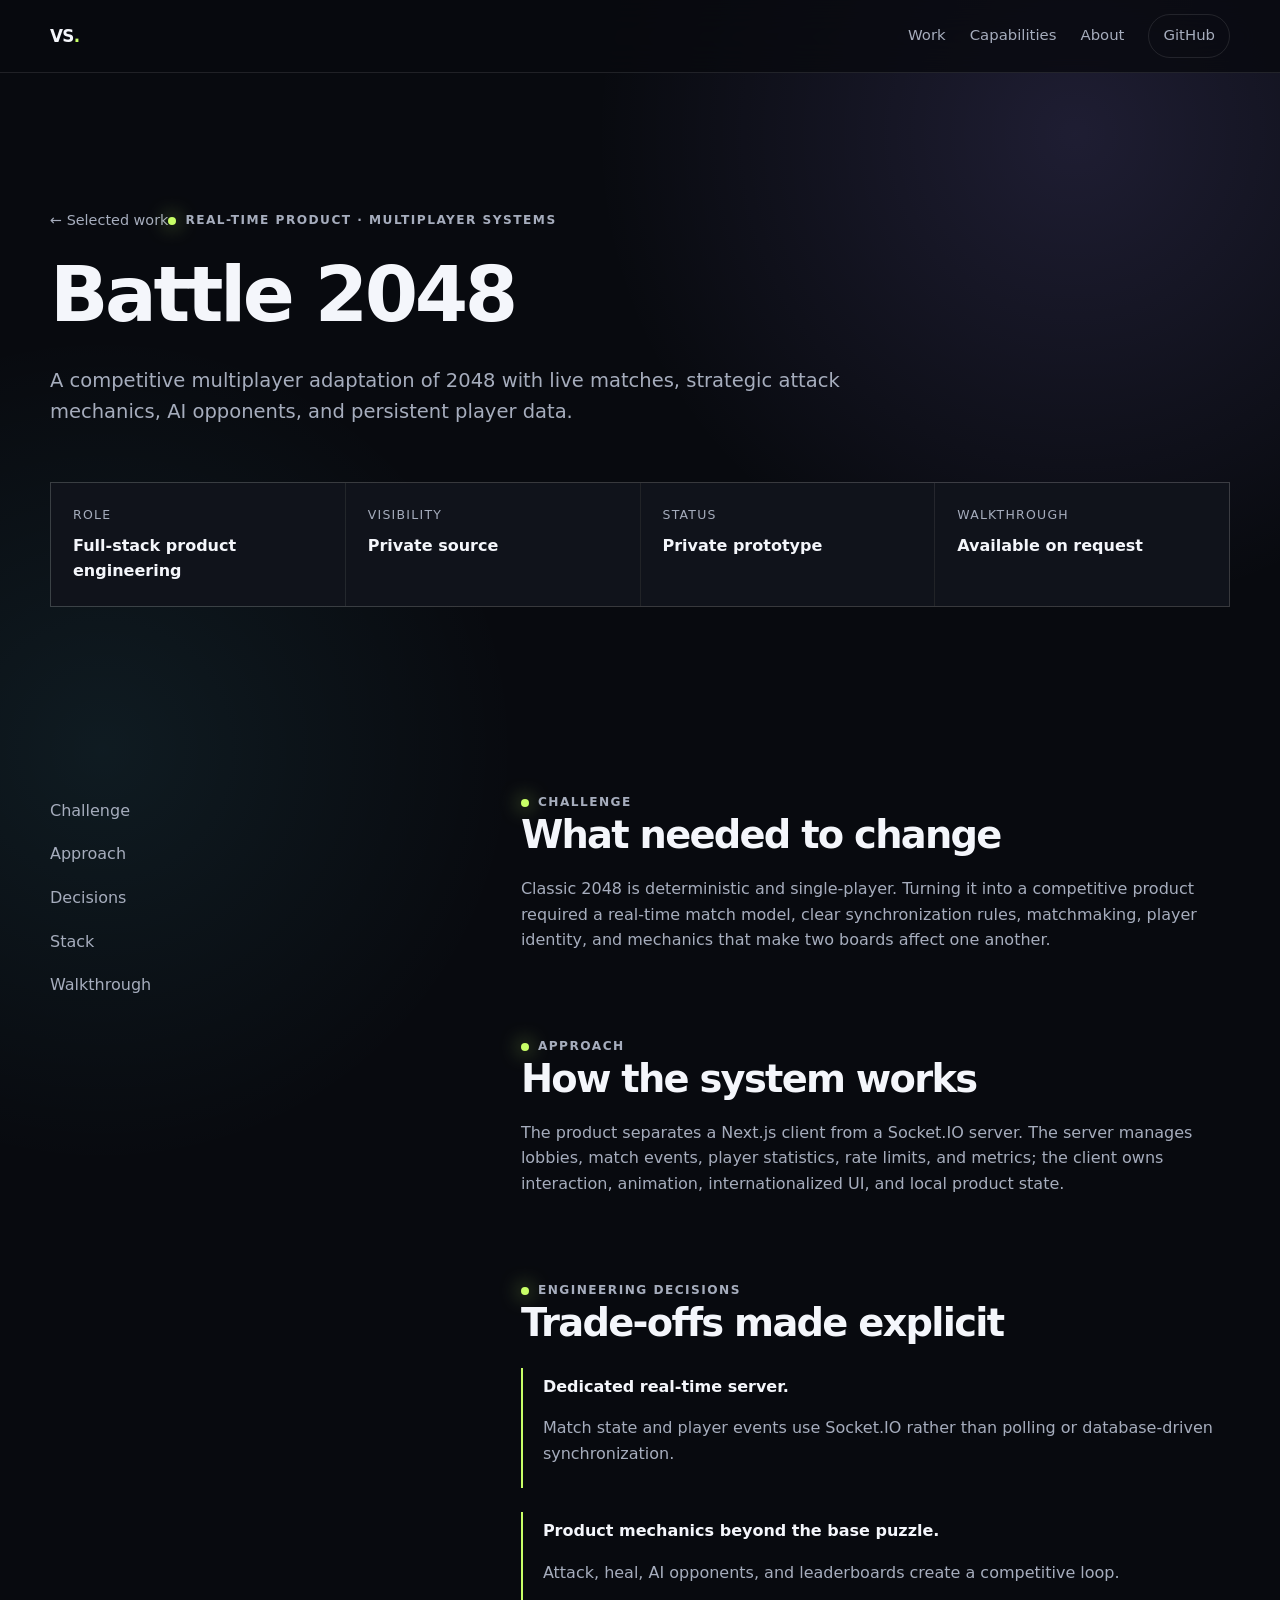
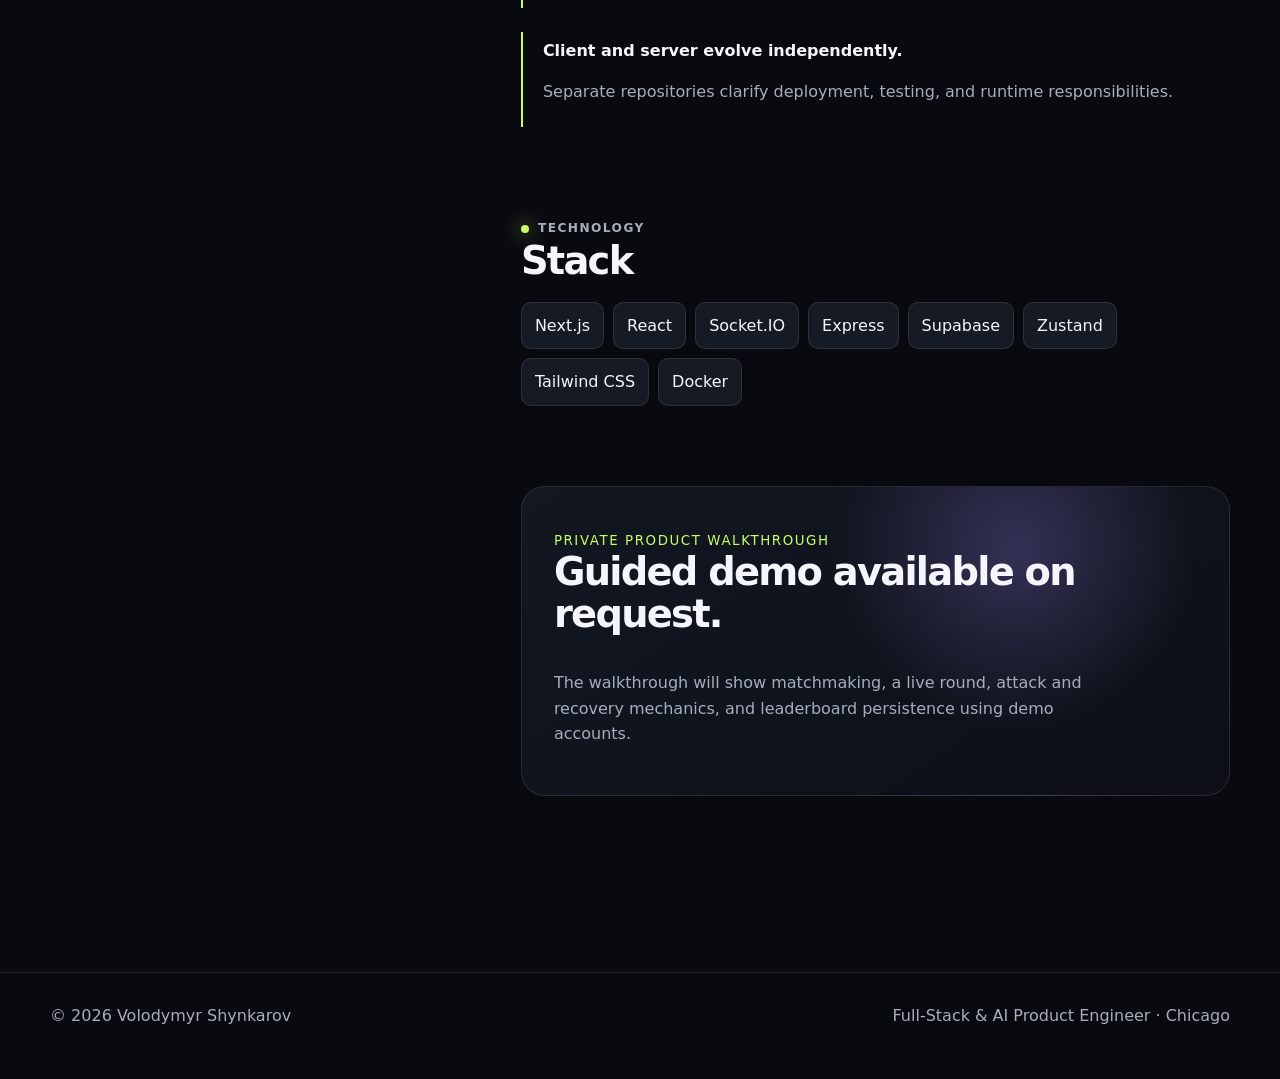
==== work/battle-2048.html @ aeb2c7b8 "Add work/battle-2048.html" ====
<!doctype html><html lang="en"><head><meta charset="utf-8"><meta name="viewport" content="width=device-width,initial-scale=1"><title>Battle 2048 — Volodymyr Shynkarov</title><meta name="description" content="A competitive multiplayer adaptation of 2048 with live matches, strategic attack mechanics, AI opponents, and persistent player data."><link rel="stylesheet" href="/styles.css"></head><body><header class="site-header"><div class="shell nav"><a class="brand" href="/">VS<span>.</span></a><button class="menu-button" aria-label="Open navigation" aria-expanded="false">Menu</button><nav class="nav-links" aria-label="Main navigation"><a href="/#work">Work</a><a href="/#capabilities">Capabilities</a><a href="/#about">About</a><a class="nav-cta" href="https://github.com/VoldemLive">GitHub</a></nav></div></header><main><section class="case-hero"><div class="shell"><a class="breadcrumb" href="/#work">← Selected work</a><span class="eyebrow" style="margin-top:38px">Real-time product · Multiplayer systems</span><h1>Battle 2048</h1><p class="case-summary">A competitive multiplayer adaptation of 2048 with live matches, strategic attack mechanics, AI opponents, and persistent player data.</p><div class="case-meta"><div class="meta-block"><span>Role</span><strong>Full-stack product engineering</strong></div><div class="meta-block"><span>Visibility</span><strong>Private source</strong></div><div class="meta-block"><span>Status</span><strong>Private prototype</strong></div><div class="meta-block"><span>Walkthrough</span><strong>Available on request</strong></div></div></div></section><section class="section"><div class="shell case-layout"><aside class="case-nav"><a href="#challenge">Challenge</a><a href="#approach">Approach</a><a href="#decisions">Decisions</a><a href="#stack">Stack</a><a href="#walkthrough">Walkthrough</a></aside><div class="case-content"><section id="challenge"><span class="eyebrow">Challenge</span><h2>What needed to change</h2><p>Classic 2048 is deterministic and single-player. Turning it into a competitive product required a real-time match model, clear synchronization rules, matchmaking, player identity, and mechanics that make two boards affect one another.</p></section><section id="approach"><span class="eyebrow">Approach</span><h2>How the system works</h2><p>The product separates a Next.js client from a Socket.IO server. The server manages lobbies, match events, player statistics, rate limits, and metrics; the client owns interaction, animation, internationalized UI, and local product state.</p></section><section id="decisions"><span class="eyebrow">Engineering decisions</span><h2>Trade-offs made explicit</h2><div class='decision'><strong>Dedicated real-time server.</strong><p>Match state and player events use Socket.IO rather than polling or database-driven synchronization.</p></div><div class='decision'><strong>Product mechanics beyond the base puzzle.</strong><p>Attack, heal, AI opponents, and leaderboards create a competitive loop.</p></div><div class='decision'><strong>Client and server evolve independently.</strong><p>Separate repositories clarify deployment, testing, and runtime responsibilities.</p></div></section><section id="stack"><span class="eyebrow">Technology</span><h2>Stack</h2><ul class="stack-list"><li>Next.js</li><li>React</li><li>Socket.IO</li><li>Express</li><li>Supabase</li><li>Zustand</li><li>Tailwind CSS</li><li>Docker</li></ul></section><section id="walkthrough"><div class="demo-panel"><small>Private product walkthrough</small><h2>Guided demo available on request.</h2><p>The walkthrough will show matchmaking, a live round, attack and recovery mechanics, and leaderboard persistence using demo accounts.</p><!-- DEMO SLOT: Replace this panel with a linked thumbnail or video embed after the owner records a sanitized walkthrough. --></div></section></div></div></section></main><footer class="site-footer"><div class="shell footer-row"><span>© <span class="year"></span> Volodymyr Shynkarov</span><span>Full-Stack & AI Product Engineer · Chicago</span></div></footer><script src="/script.js"></script></body></html>
---- styles.css ----
:root {
  color-scheme: dark;
  --bg: #080a0f;
  --surface: #10131b;
  --surface-2: #151a24;
  --text: #f4f6fb;
  --muted: #a6adbd;
  --line: rgba(255,255,255,.1);
  --lime: #c8ff67;
  --violet: #9f8cff;
  --cyan: #63e6ff;
  --max: 1180px;
}
* { box-sizing: border-box; }
html { scroll-behavior: smooth; }
body {
  margin: 0;
  background:
    radial-gradient(circle at 84% 5%, rgba(159,140,255,.15), transparent 30rem),
    radial-gradient(circle at 8% 28%, rgba(99,230,255,.08), transparent 26rem),
    var(--bg);
  color: var(--text);
  font-family: Inter, ui-sans-serif, system-ui, -apple-system, BlinkMacSystemFont, "Segoe UI", sans-serif;
  line-height: 1.6;
  -webkit-font-smoothing: antialiased;
}
a { color: inherit; }
::selection { background: var(--lime); color: #10130a; }
.shell { width: min(calc(100% - 40px), var(--max)); margin-inline: auto; }
.site-header {
  position: sticky; top: 0; z-index: 30;
  border-bottom: 1px solid var(--line);
  background: rgba(8,10,15,.78);
  backdrop-filter: blur(18px);
}
.nav { min-height: 72px; display: flex; align-items: center; justify-content: space-between; gap: 24px; }
.brand { text-decoration: none; font-weight: 800; letter-spacing: -.04em; font-size: 1.05rem; }
.brand span { color: var(--lime); }
.nav-links { display: flex; align-items: center; gap: 24px; }
.nav-links a { color: var(--muted); text-decoration: none; font-size: .93rem; }
.nav-links a:hover, .nav-links a:focus-visible { color: var(--text); }
.nav-cta { border: 1px solid var(--line); padding: 9px 14px; border-radius: 999px; }
.menu-button { display: none; color: var(--text); background: transparent; border: 1px solid var(--line); border-radius: 10px; padding: 8px 10px; }
.hero { min-height: 76vh; display: grid; align-items: center; padding: 96px 0 64px; }
.hero-grid { display: grid; grid-template-columns: 1.25fr .75fr; gap: 70px; align-items: center; }
.eyebrow { display: inline-flex; align-items: center; gap: 9px; color: var(--muted); text-transform: uppercase; letter-spacing: .12em; font-size: .76rem; font-weight: 700; }
.eyebrow::before { content: ""; width: 8px; height: 8px; background: var(--lime); border-radius: 50%; box-shadow: 0 0 20px var(--lime); }
h1, h2, h3 { line-height: 1.08; margin-top: 0; letter-spacing: -.045em; }
h1 { margin: 22px 0 28px; font-size: clamp(3.1rem, 7vw, 7rem); max-width: 970px; }
h2 { font-size: clamp(2.2rem, 4.3vw, 4.25rem); margin-bottom: 20px; }
h3 { font-size: 1.4rem; }
.lede { max-width: 760px; color: var(--muted); font-size: clamp(1.05rem, 1.8vw, 1.3rem); }
.actions { display: flex; flex-wrap: wrap; gap: 12px; margin-top: 34px; }
.button {
  display: inline-flex; align-items: center; justify-content: center; min-height: 48px;
  padding: 0 20px; border-radius: 12px; text-decoration: none; font-weight: 750; border: 1px solid var(--line);
}
.button.primary { color: #10130a; background: var(--lime); border-color: var(--lime); }
.button.secondary { background: rgba(255,255,255,.03); }
.signal-card {
  position: relative; aspect-ratio: 1 / 1.06; border: 1px solid var(--line); border-radius: 28px;
  overflow: hidden; background: linear-gradient(145deg, rgba(255,255,255,.07), rgba(255,255,255,.01));
}
.signal-orb { position: absolute; border-radius: 50%; filter: blur(1px); }
.orb-a { width: 58%; height: 58%; right: -5%; top: -8%; background: radial-gradient(circle at 30% 30%, var(--lime), transparent 67%); opacity: .72; }
.orb-b { width: 72%; height: 72%; left: -27%; bottom: -28%; background: radial-gradient(circle at 55% 45%, var(--violet), transparent 68%); opacity: .66; }
.signal-grid { position: absolute; inset: 0; background-image: linear-gradient(var(--line) 1px, transparent 1px), linear-gradient(90deg, var(--line) 1px, transparent 1px); background-size: 42px 42px; mask-image: linear-gradient(to bottom, black, transparent); }
.signal-copy { position: absolute; left: 28px; right: 28px; bottom: 26px; padding: 20px; border: 1px solid var(--line); border-radius: 18px; background: rgba(8,10,15,.66); backdrop-filter: blur(12px); }
.signal-copy strong { display: block; font-size: 1.25rem; }
.signal-copy span { color: var(--muted); font-size: .92rem; }
.stats { border-block: 1px solid var(--line); }
.stats-grid { display: grid; grid-template-columns: repeat(3, 1fr); }
.stat { padding: 30px 0; }
.stat + .stat { padding-left: 34px; border-left: 1px solid var(--line); }
.stat strong { display: block; font-size: 1.75rem; letter-spacing: -.04em; }
.stat span { color: var(--muted); font-size: .9rem; }
.section { padding: 112px 0; }
.section-intro { display: flex; justify-content: space-between; align-items: end; gap: 40px; margin-bottom: 44px; }
.section-intro p { max-width: 560px; color: var(--muted); }
.work-grid { display: grid; grid-template-columns: repeat(2, 1fr); gap: 18px; }
.work-card {
  min-height: 365px; display: flex; flex-direction: column; padding: 30px;
  border: 1px solid var(--line); border-radius: 24px; text-decoration: none; overflow: hidden;
  background: linear-gradient(145deg, rgba(255,255,255,.055), rgba(255,255,255,.015));
  transition: transform .2s ease, border-color .2s ease;
}
.work-card:hover { transform: translateY(-4px); border-color: rgba(200,255,103,.45); }
.card-number { color: var(--muted); font-family: ui-monospace, SFMono-Regular, Menlo, monospace; font-size: .8rem; }
.card-visual { height: 130px; margin: 25px 0 30px; border-radius: 18px; border: 1px solid var(--line); position: relative; overflow: hidden; background: var(--surface); }
.visual-factory { background: radial-gradient(circle at 20% 20%, rgba(200,255,103,.7), transparent 30%), linear-gradient(135deg, #171d23, #0d1017); }
.visual-keyword { background: radial-gradient(circle at 74% 40%, rgba(159,140,255,.65), transparent 28%), radial-gradient(circle at 24% 72%, rgba(99,230,255,.35), transparent 24%), #10131b; }
.visual-robo { background: linear-gradient(125deg, rgba(99,230,255,.3), transparent 45%), radial-gradient(circle at 78% 24%, rgba(200,255,103,.45), transparent 25%), #11151d; }
.visual-game { background: linear-gradient(45deg, rgba(159,140,255,.45) 25%, transparent 25% 50%, rgba(200,255,103,.25) 50% 75%, transparent 75%), #11151d; background-size: 70px 70px; }
.card-visual::after { content: ""; position: absolute; inset: 18px; border: 1px solid rgba(255,255,255,.16); border-radius: 12px; }
.work-card h3 { margin-bottom: 10px; font-size: 1.65rem; }
.work-card p { color: var(--muted); margin: 0 0 22px; }
.tags { display: flex; flex-wrap: wrap; gap: 7px; margin-top: auto; }
.tag { color: #d7dcea; border: 1px solid var(--line); border-radius: 999px; padding: 5px 9px; font-size: .75rem; }
.cap-grid { display: grid; grid-template-columns: repeat(3, 1fr); gap: 16px; }
.cap { padding: 28px; border-top: 1px solid var(--line); background: rgba(255,255,255,.018); }
.cap-index { color: var(--lime); font-family: ui-monospace, SFMono-Regular, Menlo, monospace; }
.cap p { color: var(--muted); margin-bottom: 0; }
.public-work { display: grid; grid-template-columns: 1fr 1fr; gap: 18px; }
.public-card { padding: 28px; border: 1px solid var(--line); border-radius: 20px; background: var(--surface); }
.public-card a { text-decoration: none; }
.public-card p { color: var(--muted); }
.arrow { color: var(--lime); }
.cta { padding: 52px; border-radius: 28px; border: 1px solid var(--line); background: linear-gradient(130deg, rgba(159,140,255,.18), rgba(200,255,103,.08)); display: flex; align-items: center; justify-content: space-between; gap: 30px; }
.cta h2 { margin: 0; max-width: 700px; }
.site-footer { border-top: 1px solid var(--line); padding: 30px 0 50px; color: var(--muted); }
.footer-row { display: flex; justify-content: space-between; gap: 20px; }
.case-hero { padding: 100px 0 70px; }
.breadcrumb { color: var(--muted); text-decoration: none; font-size: .9rem; }
.case-hero h1 { font-size: clamp(3rem, 6vw, 6rem); max-width: 980px; }
.case-summary { max-width: 820px; color: var(--muted); font-size: 1.22rem; }
.case-meta { display: grid; grid-template-columns: repeat(4, 1fr); gap: 1px; margin-top: 54px; border: 1px solid var(--line); background: var(--line); }
.meta-block { background: var(--surface); padding: 22px; }
.meta-block span { display: block; color: var(--muted); font-size: .78rem; text-transform: uppercase; letter-spacing: .1em; }
.meta-block strong { display: block; margin-top: 8px; }
.case-layout { display: grid; grid-template-columns: .72fr 1.28fr; gap: 72px; }
.case-nav { position: sticky; top: 105px; align-self: start; }
.case-nav a { display: block; color: var(--muted); text-decoration: none; padding: 9px 0; }
.case-nav a:hover { color: var(--text); }
.case-content section { padding-bottom: 64px; scroll-margin-top: 100px; }
.case-content h2 { font-size: 2.4rem; }
.case-content p, .case-content li { color: var(--muted); }
.decision { border-left: 2px solid var(--lime); padding: 6px 0 6px 20px; margin: 24px 0; }
.demo-panel { min-height: 310px; border: 1px solid var(--line); border-radius: 24px; padding: 32px; display: flex; flex-direction: column; justify-content: end; background: radial-gradient(circle at 70% 20%, rgba(159,140,255,.25), transparent 33%), linear-gradient(145deg, #121722, #0c0f16); }
.demo-panel small { color: var(--lime); text-transform: uppercase; letter-spacing: .12em; }
.demo-panel p { max-width: 580px; }
.stack-list { display: flex; flex-wrap: wrap; gap: 9px; padding: 0; list-style: none; }
.stack-list li { color: var(--text); background: var(--surface-2); border: 1px solid var(--line); border-radius: 10px; padding: 10px 13px; }
@media (max-width: 850px) {
  .hero-grid, .case-layout { grid-template-columns: 1fr; }
  .signal-card { display: none; }
  .work-grid, .public-work { grid-template-columns: 1fr; }
  .cap-grid { grid-template-columns: 1fr; }
  .case-meta { grid-template-columns: 1fr 1fr; }
  .case-nav { display: none; }
  .section-intro, .cta { align-items: start; flex-direction: column; }
}
@media (max-width: 640px) {
  .shell { width: min(calc(100% - 24px), var(--max)); }
  .hero { padding-top: 70px; }
  h1 { font-size: clamp(2.8rem, 15vw, 4.4rem); }
  .section { padding: 82px 0; }
  .nav-links { display: none; position: absolute; left: 12px; right: 12px; top: 64px; padding: 18px; flex-direction: column; align-items: stretch; background: #10131b; border: 1px solid var(--line); border-radius: 16px; }
  .nav-links.open { display: flex; }
  .menu-button { display: block; }
  .stats-grid { grid-template-columns: 1fr; }
  .stat + .stat { border-left: 0; border-top: 1px solid var(--line); padding-left: 0; }
  .work-card { min-height: 330px; padding: 22px; }
  .case-meta { grid-template-columns: 1fr; }
  .cta { padding: 30px; }
  .footer-row { flex-direction: column; }
}
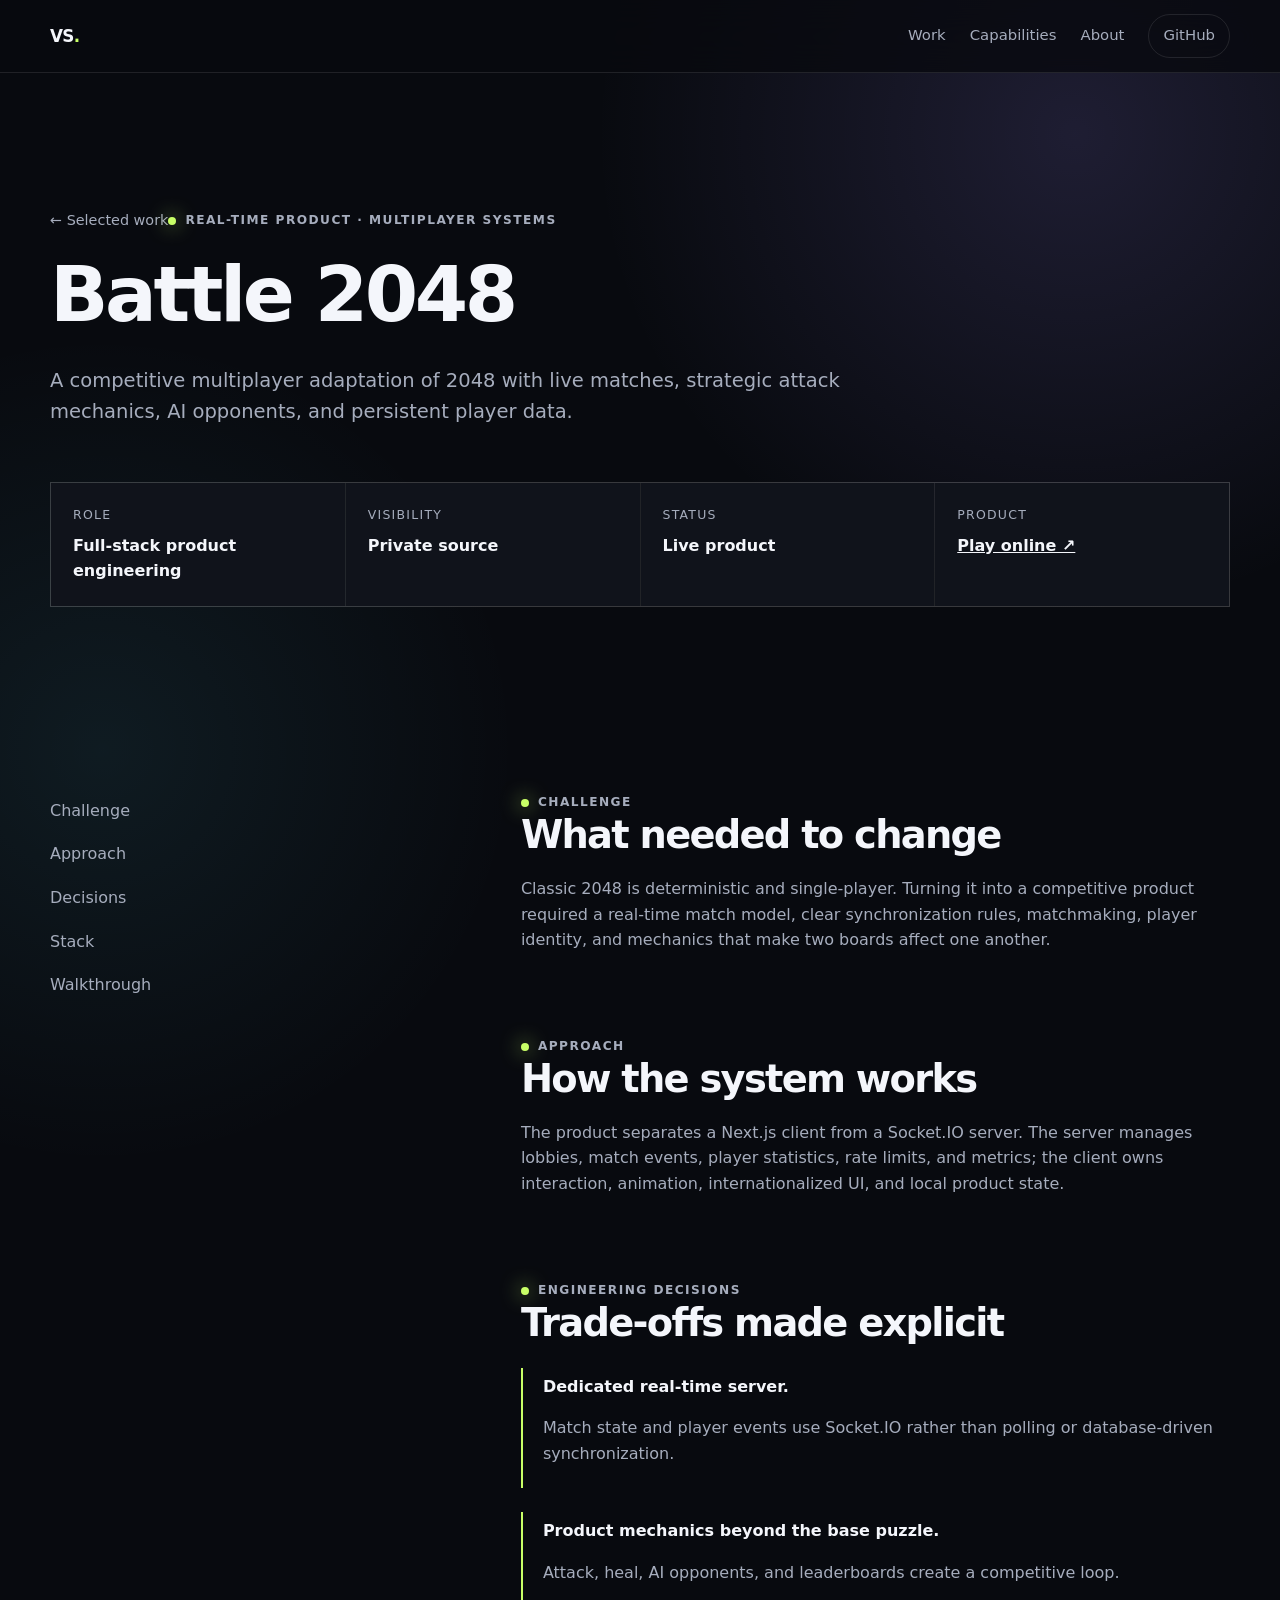
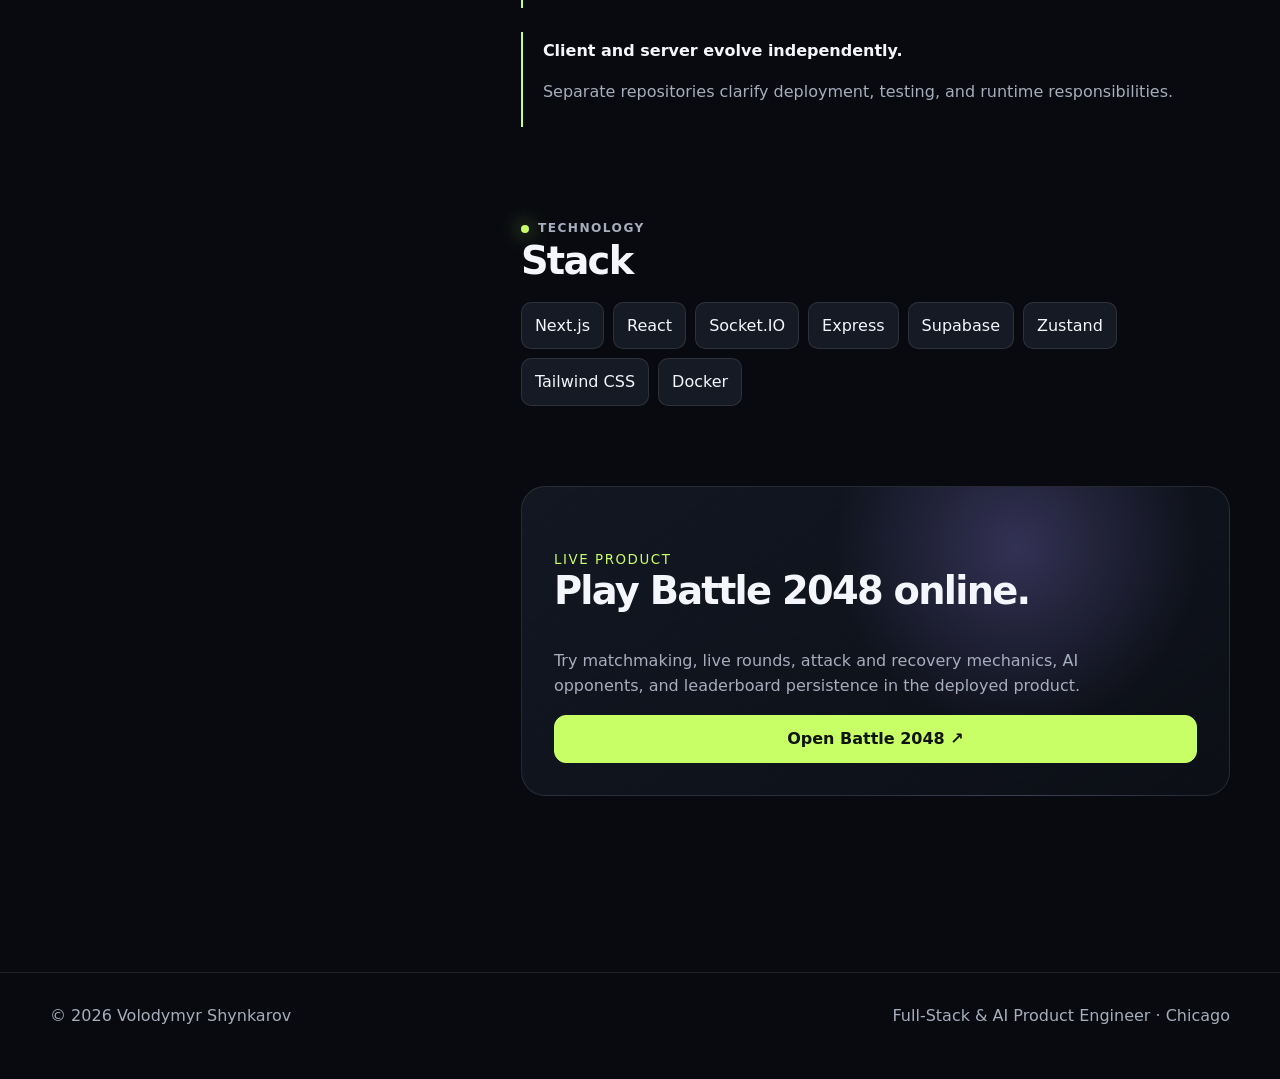
==== commit e5b24e22: "Link live Battle 2048 product" ====
--- a/work/battle-2048.html
+++ b/work/battle-2048.html
@@ -1 +1 @@
-<!doctype html><html lang="en"><head><meta charset="utf-8"><meta name="viewport" content="width=device-width,initial-scale=1"><title>Battle 2048 — Volodymyr Shynkarov</title><meta name="description" content="A competitive multiplayer adaptation of 2048 with live matches, strategic attack mechanics, AI opponents, and persistent player data."><link rel="stylesheet" href="/styles.css"></head><body><header class="site-header"><div class="shell nav"><a class="brand" href="/">VS<span>.</span></a><button class="menu-button" aria-label="Open navigation" aria-expanded="false">Menu</button><nav class="nav-links" aria-label="Main navigation"><a href="/#work">Work</a><a href="/#capabilities">Capabilities</a><a href="/#about">About</a><a class="nav-cta" href="https://github.com/VoldemLive">GitHub</a></nav></div></header><main><section class="case-hero"><div class="shell"><a class="breadcrumb" href="/#work">← Selected work</a><span class="eyebrow" style="margin-top:38px">Real-time product · Multiplayer systems</span><h1>Battle 2048</h1><p class="case-summary">A competitive multiplayer adaptation of 2048 with live matches, strategic attack mechanics, AI opponents, and persistent player data.</p><div class="case-meta"><div class="meta-block"><span>Role</span><strong>Full-stack product engineering</strong></div><div class="meta-block"><span>Visibility</span><strong>Private source</strong></div><div class="meta-block"><span>Status</span><strong>Private prototype</strong></div><div class="meta-block"><span>Walkthrough</span><strong>Available on request</strong></div></div></div></section><section class="section"><div class="shell case-layout"><aside class="case-nav"><a href="#challenge">Challenge</a><a href="#approach">Approach</a><a href="#decisions">Decisions</a><a href="#stack">Stack</a><a href="#walkthrough">Walkthrough</a></aside><div class="case-content"><section id="challenge"><span class="eyebrow">Challenge</span><h2>What needed to change</h2><p>Classic 2048 is deterministic and single-player. Turning it into a competitive product required a real-time match model, clear synchronization rules, matchmaking, player identity, and mechanics that make two boards affect one another.</p></section><section id="approach"><span class="eyebrow">Approach</span><h2>How the system works</h2><p>The product separates a Next.js client from a Socket.IO server. The server manages lobbies, match events, player statistics, rate limits, and metrics; the client owns interaction, animation, internationalized UI, and local product state.</p></section><section id="decisions"><span class="eyebrow">Engineering decisions</span><h2>Trade-offs made explicit</h2><div class='decision'><strong>Dedicated real-time server.</strong><p>Match state and player events use Socket.IO rather than polling or database-driven synchronization.</p></div><div class='decision'><strong>Product mechanics beyond the base puzzle.</strong><p>Attack, heal, AI opponents, and leaderboards create a competitive loop.</p></div><div class='decision'><strong>Client and server evolve independently.</strong><p>Separate repositories clarify deployment, testing, and runtime responsibilities.</p></div></section><section id="stack"><span class="eyebrow">Technology</span><h2>Stack</h2><ul class="stack-list"><li>Next.js</li><li>React</li><li>Socket.IO</li><li>Express</li><li>Supabase</li><li>Zustand</li><li>Tailwind CSS</li><li>Docker</li></ul></section><section id="walkthrough"><div class="demo-panel"><small>Private product walkthrough</small><h2>Guided demo available on request.</h2><p>The walkthrough will show matchmaking, a live round, attack and recovery mechanics, and leaderboard persistence using demo accounts.</p><!-- DEMO SLOT: Replace this panel with a linked thumbnail or video embed after the owner records a sanitized walkthrough. --></div></section></div></div></section></main><footer class="site-footer"><div class="shell footer-row"><span>© <span class="year"></span> Volodymyr Shynkarov</span><span>Full-Stack & AI Product Engineer · Chicago</span></div></footer><script src="/script.js"></script></body></html>+<!doctype html><html lang="en"><head><meta charset="utf-8"><meta name="viewport" content="width=device-width,initial-scale=1"><title>Battle 2048 — Volodymyr Shynkarov</title><meta name="description" content="A competitive multiplayer adaptation of 2048 with live matches, strategic attack mechanics, AI opponents, and persistent player data."><link rel="stylesheet" href="/styles.css"></head><body><header class="site-header"><div class="shell nav"><a class="brand" href="/">VS<span>.</span></a><button class="menu-button" aria-label="Open navigation" aria-expanded="false">Menu</button><nav class="nav-links" aria-label="Main navigation"><a href="/#work">Work</a><a href="/#capabilities">Capabilities</a><a href="/#about">About</a><a class="nav-cta" href="https://github.com/VoldemLive">GitHub</a></nav></div></header><main><section class="case-hero"><div class="shell"><a class="breadcrumb" href="/#work">← Selected work</a><span class="eyebrow" style="margin-top:38px">Real-time product · Multiplayer systems</span><h1>Battle 2048</h1><p class="case-summary">A competitive multiplayer adaptation of 2048 with live matches, strategic attack mechanics, AI opponents, and persistent player data.</p><div class="case-meta"><div class="meta-block"><span>Role</span><strong>Full-stack product engineering</strong></div><div class="meta-block"><span>Visibility</span><strong>Private source</strong></div><div class="meta-block"><span>Status</span><strong>Live product</strong></div><div class="meta-block"><span>Product</span><strong><a href="https://battle2048.com/">Play online ↗</a></strong></div></div></div></section><section class="section"><div class="shell case-layout"><aside class="case-nav"><a href="#challenge">Challenge</a><a href="#approach">Approach</a><a href="#decisions">Decisions</a><a href="#stack">Stack</a><a href="#walkthrough">Walkthrough</a></aside><div class="case-content"><section id="challenge"><span class="eyebrow">Challenge</span><h2>What needed to change</h2><p>Classic 2048 is deterministic and single-player. Turning it into a competitive product required a real-time match model, clear synchronization rules, matchmaking, player identity, and mechanics that make two boards affect one another.</p></section><section id="approach"><span class="eyebrow">Approach</span><h2>How the system works</h2><p>The product separates a Next.js client from a Socket.IO server. The server manages lobbies, match events, player statistics, rate limits, and metrics; the client owns interaction, animation, internationalized UI, and local product state.</p></section><section id="decisions"><span class="eyebrow">Engineering decisions</span><h2>Trade-offs made explicit</h2><div class='decision'><strong>Dedicated real-time server.</strong><p>Match state and player events use Socket.IO rather than polling or database-driven synchronization.</p></div><div class='decision'><strong>Product mechanics beyond the base puzzle.</strong><p>Attack, heal, AI opponents, and leaderboards create a competitive loop.</p></div><div class='decision'><strong>Client and server evolve independently.</strong><p>Separate repositories clarify deployment, testing, and runtime responsibilities.</p></div></section><section id="stack"><span class="eyebrow">Technology</span><h2>Stack</h2><ul class="stack-list"><li>Next.js</li><li>React</li><li>Socket.IO</li><li>Express</li><li>Supabase</li><li>Zustand</li><li>Tailwind CSS</li><li>Docker</li></ul></section><section id="walkthrough"><div class="demo-panel"><small>Live product</small><h2>Play Battle 2048 online.</h2><p>Try matchmaking, live rounds, attack and recovery mechanics, AI opponents, and leaderboard persistence in the deployed product.</p><a class="button primary" href="https://battle2048.com/">Open Battle 2048 ↗</a></div></section></div></div></section></main><footer class="site-footer"><div class="shell footer-row"><span>© <span class="year"></span> Volodymyr Shynkarov</span><span>Full-Stack & AI Product Engineer · Chicago</span></div></footer><script src="/script.js"></script></body></html>
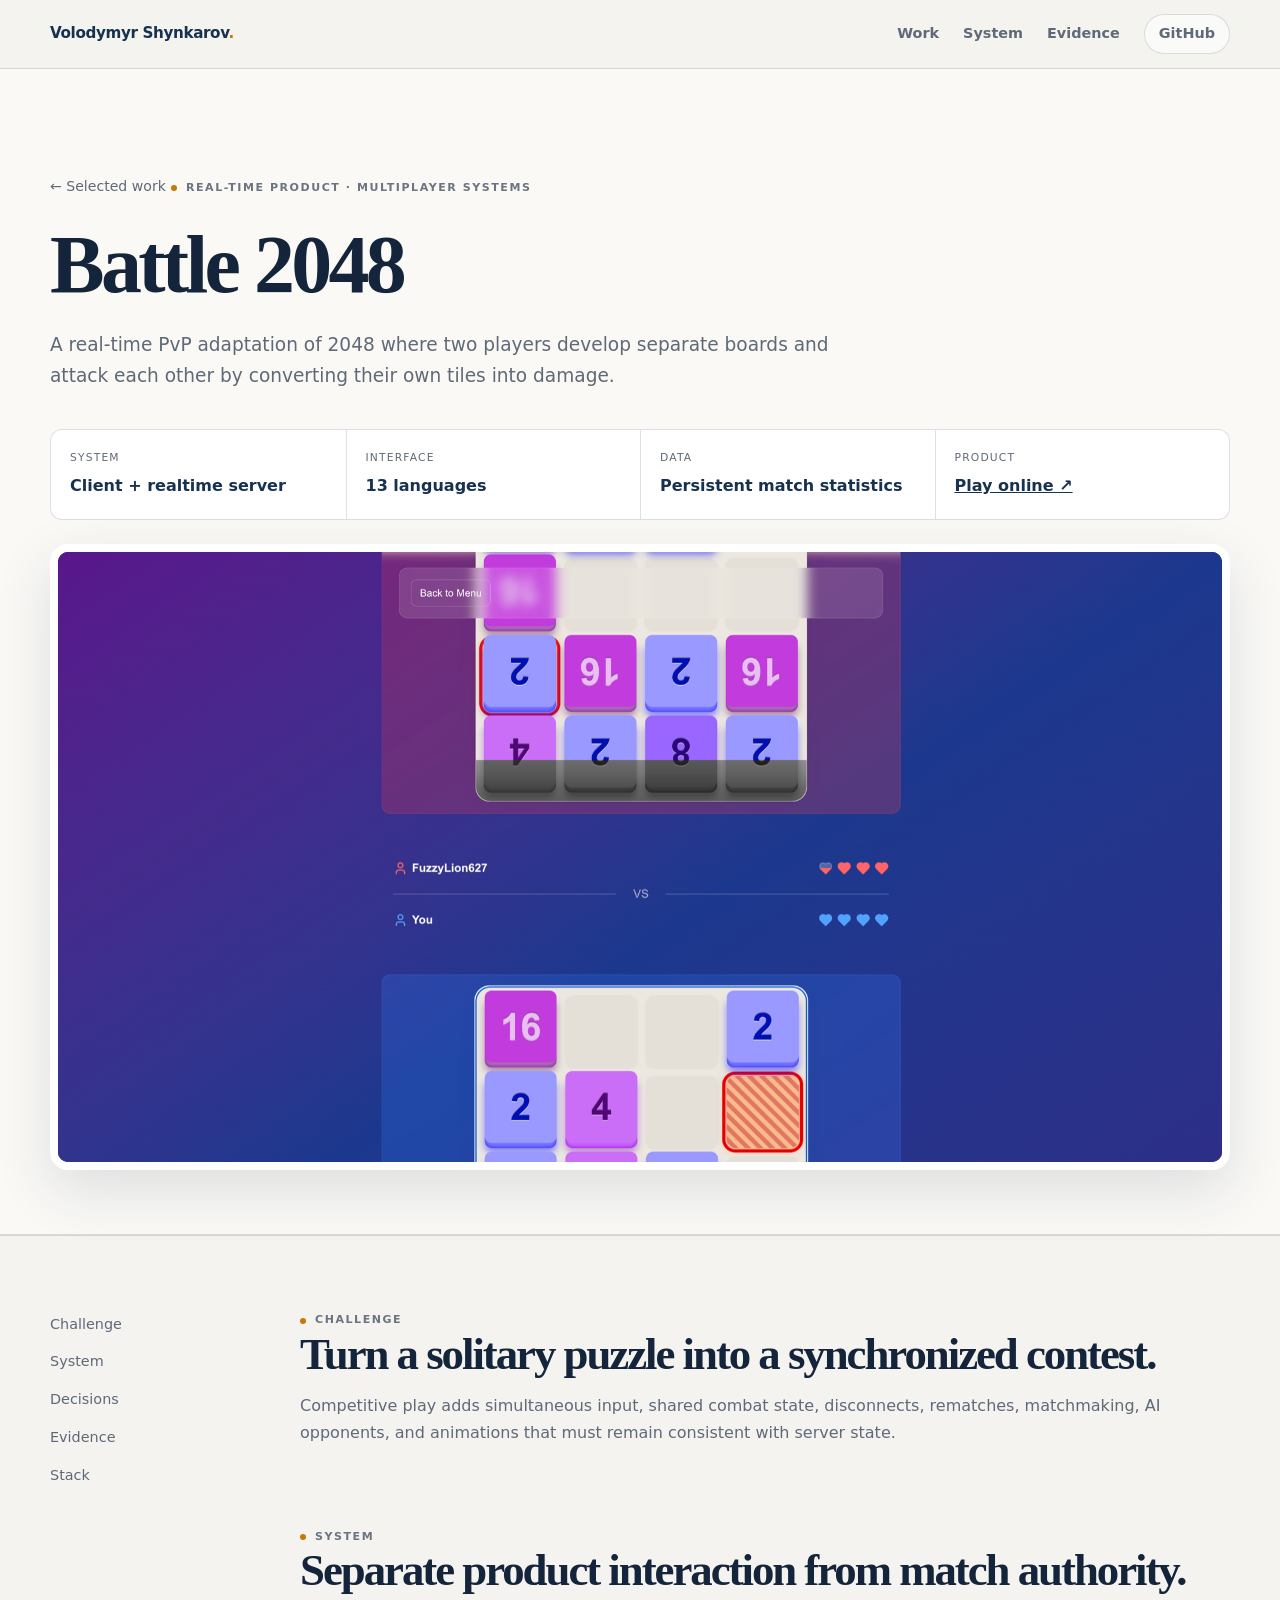
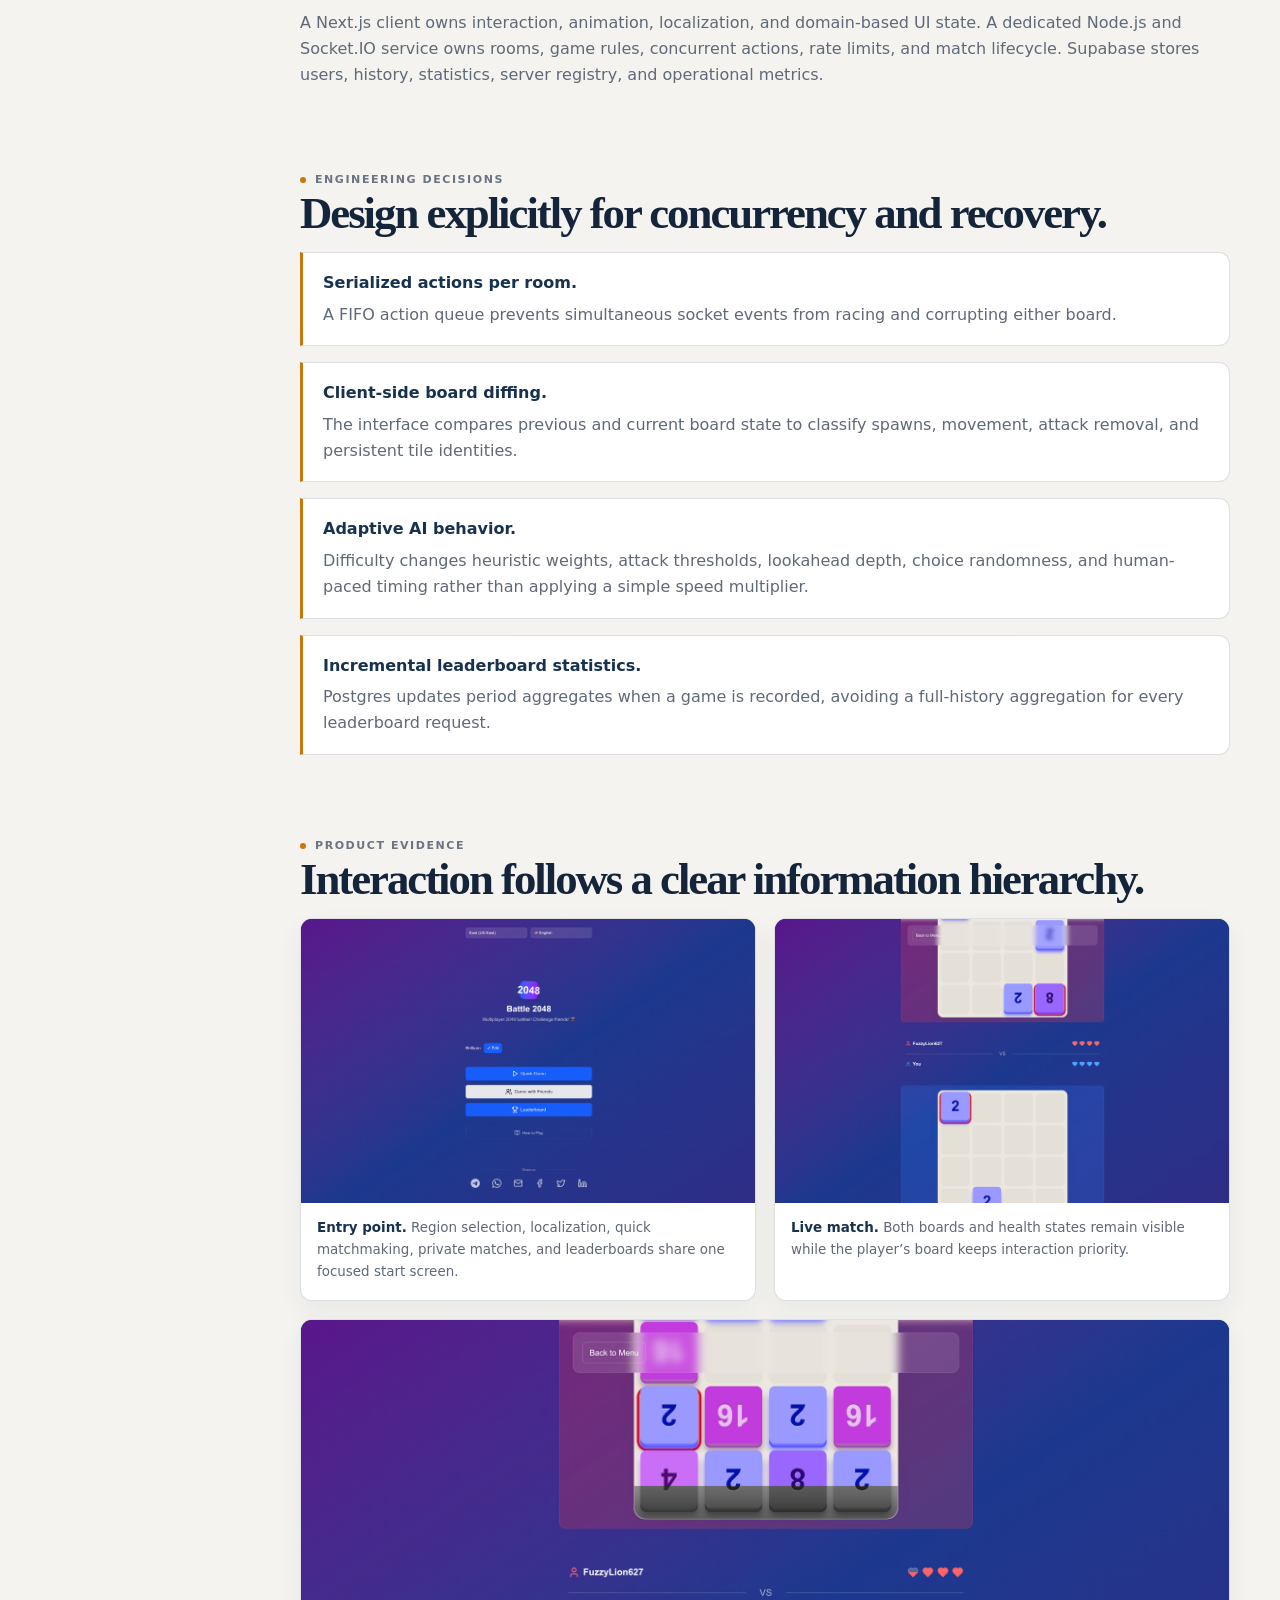
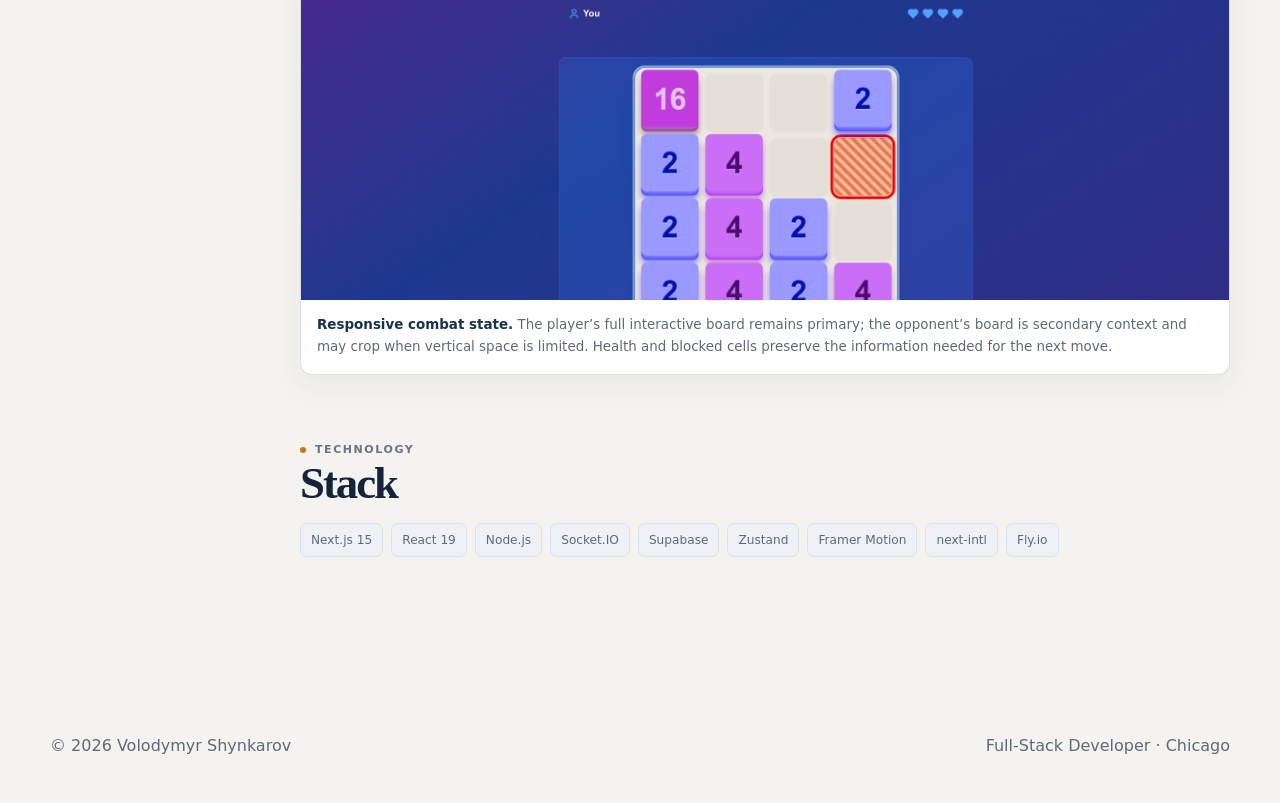
==== commit 413fe935: "Add project case studies and gallery captions" ====
--- a/work/battle-2048.html
+++ b/work/battle-2048.html
@@ -1 +1,97 @@
-<!doctype html><html lang="en"><head><meta charset="utf-8"><meta name="viewport" content="width=device-width,initial-scale=1"><title>Battle 2048 — Volodymyr Shynkarov</title><meta name="description" content="A competitive multiplayer adaptation of 2048 with live matches, strategic attack mechanics, AI opponents, and persistent player data."><link rel="stylesheet" href="/styles.css"></head><body><header class="site-header"><div class="shell nav"><a class="brand" href="/">VS<span>.</span></a><button class="menu-button" aria-label="Open navigation" aria-expanded="false">Menu</button><nav class="nav-links" aria-label="Main navigation"><a href="/#work">Work</a><a href="/#capabilities">Capabilities</a><a href="/#about">About</a><a class="nav-cta" href="https://github.com/VoldemLive">GitHub</a></nav></div></header><main><section class="case-hero"><div class="shell"><a class="breadcrumb" href="/#work">← Selected work</a><span class="eyebrow" style="margin-top:38px">Real-time product · Multiplayer systems</span><h1>Battle 2048</h1><p class="case-summary">A competitive multiplayer adaptation of 2048 with live matches, strategic attack mechanics, AI opponents, and persistent player data.</p><div class="case-meta"><div class="meta-block"><span>Role</span><strong>Full-stack product engineering</strong></div><div class="meta-block"><span>Visibility</span><strong>Private source</strong></div><div class="meta-block"><span>Status</span><strong>Live product</strong></div><div class="meta-block"><span>Product</span><strong><a href="https://battle2048.com/">Play online ↗</a></strong></div></div></div></section><section class="section"><div class="shell case-layout"><aside class="case-nav"><a href="#challenge">Challenge</a><a href="#approach">Approach</a><a href="#decisions">Decisions</a><a href="#stack">Stack</a><a href="#walkthrough">Walkthrough</a></aside><div class="case-content"><section id="challenge"><span class="eyebrow">Challenge</span><h2>What needed to change</h2><p>Classic 2048 is deterministic and single-player. Turning it into a competitive product required a real-time match model, clear synchronization rules, matchmaking, player identity, and mechanics that make two boards affect one another.</p></section><section id="approach"><span class="eyebrow">Approach</span><h2>How the system works</h2><p>The product separates a Next.js client from a Socket.IO server. The server manages lobbies, match events, player statistics, rate limits, and metrics; the client owns interaction, animation, internationalized UI, and local product state.</p></section><section id="decisions"><span class="eyebrow">Engineering decisions</span><h2>Trade-offs made explicit</h2><div class='decision'><strong>Dedicated real-time server.</strong><p>Match state and player events use Socket.IO rather than polling or database-driven synchronization.</p></div><div class='decision'><strong>Product mechanics beyond the base puzzle.</strong><p>Attack, heal, AI opponents, and leaderboards create a competitive loop.</p></div><div class='decision'><strong>Client and server evolve independently.</strong><p>Separate repositories clarify deployment, testing, and runtime responsibilities.</p></div></section><section id="stack"><span class="eyebrow">Technology</span><h2>Stack</h2><ul class="stack-list"><li>Next.js</li><li>React</li><li>Socket.IO</li><li>Express</li><li>Supabase</li><li>Zustand</li><li>Tailwind CSS</li><li>Docker</li></ul></section><section id="walkthrough"><div class="demo-panel"><small>Live product</small><h2>Play Battle 2048 online.</h2><p>Try matchmaking, live rounds, attack and recovery mechanics, AI opponents, and leaderboard persistence in the deployed product.</p><a class="button primary" href="https://battle2048.com/">Open Battle 2048 ↗</a></div></section></div></div></section></main><footer class="site-footer"><div class="shell footer-row"><span>© <span class="year"></span> Volodymyr Shynkarov</span><span>Full-Stack & AI Product Engineer · Chicago</span></div></footer><script src="/script.js"></script></body></html>+<!doctype html>
+<html lang="en">
+<head>
+  <meta charset="utf-8">
+  <meta name="viewport" content="width=device-width,initial-scale=1">
+  <title>Battle 2048 — Volodymyr Shynkarov</title>
+  <meta name="description" content="A competitive multiplayer adaptation of 2048 with live matches, strategic attack mechanics, AI opponents, and persistent player data.">
+  <meta property="og:image" content="https://voldemlive.github.io/assets/battle-2048/damage-state.png">
+  <meta name="twitter:card" content="summary_large_image">
+  <link rel="canonical" href="https://voldemlive.github.io/work/battle-2048.html">
+  <link rel="stylesheet" href="/styles.css">
+</head>
+<body>
+  <header class="site-header">
+    <div class="shell nav">
+      <a class="brand" href="/" aria-label="Volodymyr Shynkarov home">Volodymyr Shynkarov<span>.</span></a>
+      <button class="menu-button" aria-label="Open navigation" aria-expanded="false">Menu</button>
+      <nav class="nav-links" aria-label="Main navigation"><a href="/#work">Work</a><a href="#approach">System</a><a href="#evidence">Evidence</a><a class="nav-cta" href="https://github.com/VoldemLive">GitHub</a></nav>
+    </div>
+  </header>
+
+  <main>
+    <section class="case-hero">
+      <div class="shell">
+        <a class="breadcrumb" href="/#work">← Selected work</a>
+        <span class="eyebrow case-eyebrow">Real-time product · Multiplayer systems</span>
+        <h1>Battle 2048</h1>
+        <p class="case-summary">A real-time PvP adaptation of 2048 where two players develop separate boards and attack each other by converting their own tiles into damage.</p>
+        <div class="case-meta">
+          <div class="meta-block"><span>System</span><strong>Client + realtime server</strong></div>
+          <div class="meta-block"><span>Interface</span><strong>13 languages</strong></div>
+          <div class="meta-block"><span>Data</span><strong>Persistent match statistics</strong></div>
+          <div class="meta-block"><span>Product</span><strong><a href="https://battle2048.com/">Play online ↗</a></strong></div>
+        </div>
+        <a class="case-cover" href="/assets/battle-2048/damage-state.png" data-lightbox>
+          <img src="/assets/battle-2048/damage-state.png" alt="Battle 2048 live match with player and opponent boards, health indicators, and a damaged board cell">
+        </a>
+      </div>
+    </section>
+
+    <section class="section compact">
+      <div class="shell case-layout">
+        <aside class="case-nav" aria-label="Case study navigation"><a href="#challenge">Challenge</a><a href="#approach">System</a><a href="#decisions">Decisions</a><a href="#evidence">Evidence</a><a href="#stack">Stack</a></aside>
+        <div class="case-content">
+          <section id="challenge">
+            <span class="eyebrow">Challenge</span>
+            <h2>Turn a solitary puzzle into a synchronized contest.</h2>
+            <p>Competitive play adds simultaneous input, shared combat state, disconnects, rematches, matchmaking, AI opponents, and animations that must remain consistent with server state.</p>
+          </section>
+
+          <section id="approach">
+            <span class="eyebrow">System</span>
+            <h2>Separate product interaction from match authority.</h2>
+            <p>A Next.js client owns interaction, animation, localization, and domain-based UI state. A dedicated Node.js and Socket.IO service owns rooms, game rules, concurrent actions, rate limits, and match lifecycle. Supabase stores users, history, statistics, server registry, and operational metrics.</p>
+          </section>
+
+          <section id="decisions">
+            <span class="eyebrow">Engineering decisions</span>
+            <h2>Design explicitly for concurrency and recovery.</h2>
+            <div class="decision"><strong>Serialized actions per room.</strong><p>A FIFO action queue prevents simultaneous socket events from racing and corrupting either board.</p></div>
+            <div class="decision"><strong>Client-side board diffing.</strong><p>The interface compares previous and current board state to classify spawns, movement, attack removal, and persistent tile identities.</p></div>
+            <div class="decision"><strong>Adaptive AI behavior.</strong><p>Difficulty changes heuristic weights, attack thresholds, lookahead depth, choice randomness, and human-paced timing rather than applying a simple speed multiplier.</p></div>
+            <div class="decision"><strong>Incremental leaderboard statistics.</strong><p>Postgres updates period aggregates when a game is recorded, avoiding a full-history aggregation for every leaderboard request.</p></div>
+          </section>
+
+          <section id="evidence">
+            <span class="eyebrow">Product evidence</span>
+            <h2>Interaction follows a clear information hierarchy.</h2>
+            <div class="shot-grid">
+              <figure>
+                <a href="/assets/battle-2048/home.png" data-lightbox><img loading="lazy" src="/assets/battle-2048/home.png" alt="Battle 2048 home screen with region, language, quick game, friends, and leaderboard controls"></a>
+                <figcaption><strong>Entry point.</strong> Region selection, localization, quick matchmaking, private matches, and leaderboards share one focused start screen.</figcaption>
+              </figure>
+              <figure>
+                <a href="/assets/battle-2048/live-match.png" data-lightbox><img loading="lazy" src="/assets/battle-2048/live-match.png" alt="Battle 2048 match showing both players and their synchronized boards"></a>
+                <figcaption><strong>Live match.</strong> Both boards and health states remain visible while the player’s board keeps interaction priority.</figcaption>
+              </figure>
+              <figure class="wide">
+                <a href="/assets/battle-2048/damage-state.png" data-lightbox><img loading="lazy" src="/assets/battle-2048/damage-state.png" alt="Battle 2048 match after an attack with reduced health and a blocked board cell"></a>
+                <figcaption><strong>Responsive combat state.</strong> The player’s full interactive board remains primary; the opponent’s board is secondary context and may crop when vertical space is limited. Health and blocked cells preserve the information needed for the next move.</figcaption>
+              </figure>
+            </div>
+          </section>
+
+          <section id="stack">
+            <span class="eyebrow">Technology</span><h2>Stack</h2>
+            <ul class="stack-list"><li>Next.js 15</li><li>React 19</li><li>Node.js</li><li>Socket.IO</li><li>Supabase</li><li>Zustand</li><li>Framer Motion</li><li>next-intl</li><li>Fly.io</li></ul>
+          </section>
+        </div>
+      </div>
+    </section>
+  </main>
+
+  <footer class="site-footer"><div class="shell footer-row"><span>© <span class="year"></span> Volodymyr Shynkarov</span><span>Full-Stack Developer · Chicago</span></div></footer>
+  <script src="/script.js"></script>
+</body>
+</html>
--- a/styles.css
+++ b/styles.css
@@ -1,156 +1,363 @@
 :root {
-  color-scheme: dark;
-  --bg: #080a0f;
-  --surface: #10131b;
-  --surface-2: #151a24;
-  --text: #f4f6fb;
-  --muted: #a6adbd;
-  --line: rgba(255,255,255,.1);
-  --lime: #c8ff67;
-  --violet: #9f8cff;
-  --cyan: #63e6ff;
+  color-scheme: light;
+  --bg: #f4f3ef;
+  --surface: #ffffff;
+  --surface-2: #eef2f6;
+  --text: #172033;
+  --muted: #5f6978;
+  --line: rgba(23, 32, 51, .14);
+  --accent: #c87808;
+  --accent-soft: #fff1d8;
+  --navy: #17324f;
+  --teal: #176d6b;
   --max: 1180px;
 }
+
 * { box-sizing: border-box; }
 html { scroll-behavior: smooth; }
 body {
   margin: 0;
-  background:
-    radial-gradient(circle at 84% 5%, rgba(159,140,255,.15), transparent 30rem),
-    radial-gradient(circle at 8% 28%, rgba(99,230,255,.08), transparent 26rem),
-    var(--bg);
+  overflow-x: clip;
+  background: var(--bg);
   color: var(--text);
   font-family: Inter, ui-sans-serif, system-ui, -apple-system, BlinkMacSystemFont, "Segoe UI", sans-serif;
-  line-height: 1.6;
+  line-height: 1.65;
   -webkit-font-smoothing: antialiased;
 }
 a { color: inherit; }
-::selection { background: var(--lime); color: #10130a; }
+img { display: block; max-width: 100%; }
+code { color: var(--teal); }
+::selection { background: #f7d38b; color: var(--text); }
 .shell { width: min(calc(100% - 40px), var(--max)); margin-inline: auto; }
+
 .site-header {
-  position: sticky; top: 0; z-index: 30;
+  position: sticky;
+  top: 0;
+  z-index: 30;
   border-bottom: 1px solid var(--line);
-  background: rgba(8,10,15,.78);
-  backdrop-filter: blur(18px);
-}
-.nav { min-height: 72px; display: flex; align-items: center; justify-content: space-between; gap: 24px; }
-.brand { text-decoration: none; font-weight: 800; letter-spacing: -.04em; font-size: 1.05rem; }
-.brand span { color: var(--lime); }
+  background: rgba(244, 243, 239, .92);
+  backdrop-filter: blur(16px);
+}
+.nav { min-height: 68px; display: flex; align-items: center; justify-content: space-between; gap: 24px; }
+.brand { color: var(--navy); text-decoration: none; font-size: .95rem; font-weight: 820; letter-spacing: -.025em; }
+.brand span, .arrow { color: var(--accent); }
 .nav-links { display: flex; align-items: center; gap: 24px; }
-.nav-links a { color: var(--muted); text-decoration: none; font-size: .93rem; }
-.nav-links a:hover, .nav-links a:focus-visible { color: var(--text); }
-.nav-cta { border: 1px solid var(--line); padding: 9px 14px; border-radius: 999px; }
-.menu-button { display: none; color: var(--text); background: transparent; border: 1px solid var(--line); border-radius: 10px; padding: 8px 10px; }
-.hero { min-height: 76vh; display: grid; align-items: center; padding: 96px 0 64px; }
-.hero-grid { display: grid; grid-template-columns: 1.25fr .75fr; gap: 70px; align-items: center; }
-.eyebrow { display: inline-flex; align-items: center; gap: 9px; color: var(--muted); text-transform: uppercase; letter-spacing: .12em; font-size: .76rem; font-weight: 700; }
-.eyebrow::before { content: ""; width: 8px; height: 8px; background: var(--lime); border-radius: 50%; box-shadow: 0 0 20px var(--lime); }
-h1, h2, h3 { line-height: 1.08; margin-top: 0; letter-spacing: -.045em; }
-h1 { margin: 22px 0 28px; font-size: clamp(3.1rem, 7vw, 7rem); max-width: 970px; }
-h2 { font-size: clamp(2.2rem, 4.3vw, 4.25rem); margin-bottom: 20px; }
-h3 { font-size: 1.4rem; }
-.lede { max-width: 760px; color: var(--muted); font-size: clamp(1.05rem, 1.8vw, 1.3rem); }
-.actions { display: flex; flex-wrap: wrap; gap: 12px; margin-top: 34px; }
+.nav-links a { color: var(--muted); text-decoration: none; font-size: .9rem; font-weight: 560; }
+.nav-links a:hover, .nav-links a:focus-visible { color: var(--navy); }
+.nav-cta { border: 1px solid var(--line); padding: 7px 14px; border-radius: 999px; background: rgba(255, 255, 255, .58); }
+.menu-button { display: none; color: var(--navy); background: var(--surface); border: 1px solid var(--line); border-radius: 8px; padding: 8px 10px; }
+
+h1, h2 {
+  margin-top: 0;
+  color: #14243a;
+  font-family: "Iowan Old Style", "Palatino Linotype", Georgia, serif;
+  font-weight: 620;
+  line-height: 1.01;
+  letter-spacing: -.045em;
+}
+h1 { margin: 24px 0 24px; font-size: clamp(3.25rem, 5.6vw, 5.25rem); }
+h2 { margin-bottom: 16px; font-size: clamp(2.25rem, 3.8vw, 3.65rem); }
+h3 { margin-top: 0; color: var(--navy); font-size: 1.35rem; line-height: 1.14; letter-spacing: -.025em; }
+p { margin-top: 0; }
+.eyebrow {
+  display: inline-flex;
+  max-width: 100%;
+  flex-wrap: wrap;
+  align-items: center;
+  gap: 9px;
+  color: #6b7480;
+  text-transform: uppercase;
+  letter-spacing: .14em;
+  font-size: .69rem;
+  font-weight: 800;
+}
+.eyebrow::before { content: ""; width: 6px; height: 6px; flex: 0 0 auto; border-radius: 50%; background: var(--accent); }
+
+.hero { padding: 88px 0 74px; background: #faf9f6; border-bottom: 1px solid var(--line); }
+.hero-grid { display: grid; grid-template-columns: .92fr 1.08fr; gap: 56px; align-items: center; }
+.hero-grid > *, .featured-work > *, .case-layout > * { min-width: 0; }
+.hero h1 { max-width: 680px; }
+.lede { max-width: 620px; color: var(--muted); font-size: clamp(1.05rem, 1.6vw, 1.2rem); }
+.hero-proof {
+  display: grid;
+  grid-template-columns: repeat(3, 1fr);
+  margin-top: 30px;
+  padding: 16px 0;
+  border-top: 1px solid var(--line);
+  border-bottom: 1px solid var(--line);
+}
+.hero-proof span { min-width: 0; padding-right: 15px; }
+.hero-proof span + span { padding-left: 15px; border-left: 1px solid var(--line); }
+.hero-proof strong, .hero-proof small { display: block; }
+.hero-proof strong { color: var(--navy); font-size: .93rem; line-height: 1.3; }
+.hero-proof small { margin-top: 4px; color: var(--muted); font-size: .7rem; line-height: 1.35; }
+.actions { display: flex; flex-wrap: wrap; gap: 12px; margin-top: 26px; }
 .button {
-  display: inline-flex; align-items: center; justify-content: center; min-height: 48px;
-  padding: 0 20px; border-radius: 12px; text-decoration: none; font-weight: 750; border: 1px solid var(--line);
-}
-.button.primary { color: #10130a; background: var(--lime); border-color: var(--lime); }
-.button.secondary { background: rgba(255,255,255,.03); }
-.signal-card {
-  position: relative; aspect-ratio: 1 / 1.06; border: 1px solid var(--line); border-radius: 28px;
-  overflow: hidden; background: linear-gradient(145deg, rgba(255,255,255,.07), rgba(255,255,255,.01));
-}
-.signal-orb { position: absolute; border-radius: 50%; filter: blur(1px); }
-.orb-a { width: 58%; height: 58%; right: -5%; top: -8%; background: radial-gradient(circle at 30% 30%, var(--lime), transparent 67%); opacity: .72; }
-.orb-b { width: 72%; height: 72%; left: -27%; bottom: -28%; background: radial-gradient(circle at 55% 45%, var(--violet), transparent 68%); opacity: .66; }
-.signal-grid { position: absolute; inset: 0; background-image: linear-gradient(var(--line) 1px, transparent 1px), linear-gradient(90deg, var(--line) 1px, transparent 1px); background-size: 42px 42px; mask-image: linear-gradient(to bottom, black, transparent); }
-.signal-copy { position: absolute; left: 28px; right: 28px; bottom: 26px; padding: 20px; border: 1px solid var(--line); border-radius: 18px; background: rgba(8,10,15,.66); backdrop-filter: blur(12px); }
-.signal-copy strong { display: block; font-size: 1.25rem; }
-.signal-copy span { color: var(--muted); font-size: .92rem; }
-.stats { border-block: 1px solid var(--line); }
-.stats-grid { display: grid; grid-template-columns: repeat(3, 1fr); }
-.stat { padding: 30px 0; }
-.stat + .stat { padding-left: 34px; border-left: 1px solid var(--line); }
-.stat strong { display: block; font-size: 1.75rem; letter-spacing: -.04em; }
-.stat span { color: var(--muted); font-size: .9rem; }
-.section { padding: 112px 0; }
-.section-intro { display: flex; justify-content: space-between; align-items: end; gap: 40px; margin-bottom: 44px; }
-.section-intro p { max-width: 560px; color: var(--muted); }
-.work-grid { display: grid; grid-template-columns: repeat(2, 1fr); gap: 18px; }
-.work-card {
-  min-height: 365px; display: flex; flex-direction: column; padding: 30px;
-  border: 1px solid var(--line); border-radius: 24px; text-decoration: none; overflow: hidden;
-  background: linear-gradient(145deg, rgba(255,255,255,.055), rgba(255,255,255,.015));
-  transition: transform .2s ease, border-color .2s ease;
-}
-.work-card:hover { transform: translateY(-4px); border-color: rgba(200,255,103,.45); }
-.card-number { color: var(--muted); font-family: ui-monospace, SFMono-Regular, Menlo, monospace; font-size: .8rem; }
-.card-visual { height: 130px; margin: 25px 0 30px; border-radius: 18px; border: 1px solid var(--line); position: relative; overflow: hidden; background: var(--surface); }
-.visual-factory { background: radial-gradient(circle at 20% 20%, rgba(200,255,103,.7), transparent 30%), linear-gradient(135deg, #171d23, #0d1017); }
-.visual-keyword { background: radial-gradient(circle at 74% 40%, rgba(159,140,255,.65), transparent 28%), radial-gradient(circle at 24% 72%, rgba(99,230,255,.35), transparent 24%), #10131b; }
-.visual-robo { background: linear-gradient(125deg, rgba(99,230,255,.3), transparent 45%), radial-gradient(circle at 78% 24%, rgba(200,255,103,.45), transparent 25%), #11151d; }
-.visual-game { background: linear-gradient(45deg, rgba(159,140,255,.45) 25%, transparent 25% 50%, rgba(200,255,103,.25) 50% 75%, transparent 75%), #11151d; background-size: 70px 70px; }
-.card-visual::after { content: ""; position: absolute; inset: 18px; border: 1px solid rgba(255,255,255,.16); border-radius: 12px; }
-.work-card h3 { margin-bottom: 10px; font-size: 1.65rem; }
-.work-card p { color: var(--muted); margin: 0 0 22px; }
-.tags { display: flex; flex-wrap: wrap; gap: 7px; margin-top: auto; }
-.tag { color: #d7dcea; border: 1px solid var(--line); border-radius: 999px; padding: 5px 9px; font-size: .75rem; }
+  display: inline-flex;
+  min-height: 46px;
+  align-items: center;
+  justify-content: center;
+  padding: 0 19px;
+  border: 1px solid var(--line);
+  border-radius: 9px;
+  text-decoration: none;
+  font-size: .92rem;
+  font-weight: 760;
+}
+.button.primary { color: #fff; background: var(--navy); border-color: var(--navy); }
+.button.primary:hover { background: #0f263f; }
+.button.secondary { color: var(--navy); background: var(--surface); }
+.hero-shot {
+  position: relative;
+  display: block;
+  overflow: hidden;
+  border: 8px solid var(--surface);
+  border-radius: 18px;
+  background: #07101f;
+  text-decoration: none;
+  box-shadow: 0 24px 65px rgba(31, 47, 70, .16), 0 2px 8px rgba(31, 47, 70, .08);
+}
+.hero-shot img { width: 100%; aspect-ratio: 16 / 11; object-fit: cover; object-position: 70% 13%; }
+.hero-shot span {
+  position: absolute;
+  left: 16px;
+  bottom: 16px;
+  padding: 8px 11px;
+  border: 1px solid rgba(255, 255, 255, .2);
+  border-radius: 7px;
+  color: #fff;
+  background: rgba(7, 16, 31, .85);
+  font-size: .73rem;
+  font-weight: 720;
+  backdrop-filter: blur(8px);
+}
+
+.section { padding: 84px 0; border-top: 1px solid var(--line); }
+.section.compact { padding: 70px 0; }
+.section-intro { display: flex; justify-content: space-between; align-items: end; gap: 40px; margin-bottom: 34px; }
+.section-intro h2 { margin-bottom: 0; }
+.section-intro p { max-width: 530px; margin-bottom: 4px; color: var(--muted); }
+.featured-work {
+  display: grid;
+  grid-template-columns: .88fr 1.12fr;
+  overflow: hidden;
+  border: 1px solid var(--line);
+  border-radius: 18px;
+  background: var(--surface);
+  box-shadow: 0 15px 38px rgba(31, 47, 70, .07);
+}
+.featured-copy { padding: 40px; }
+.featured-copy h3 { margin: 16px 0; font-family: "Iowan Old Style", "Palatino Linotype", Georgia, serif; font-size: clamp(2rem, 3.5vw, 3.15rem); font-weight: 620; }
+.featured-copy p { color: var(--muted); }
+.status {
+  display: inline-block;
+  color: var(--teal);
+  border: 1px solid rgba(23, 109, 107, .24);
+  background: rgba(23, 109, 107, .07);
+  border-radius: 999px;
+  padding: 5px 9px;
+  font-size: .69rem;
+  font-weight: 800;
+  text-transform: uppercase;
+  letter-spacing: .08em;
+}
+.evidence-list { display: grid; gap: 8px; margin: 24px 0; color: var(--muted); }
+.evidence-list strong { color: var(--navy); }
+.text-link { color: var(--navy); font-weight: 800; text-decoration-color: var(--accent); text-underline-offset: 4px; }
+.featured-image { min-height: 450px; overflow: hidden; border-left: 1px solid var(--line); background: #07101f; }
+.featured-image img { width: 100%; height: 100%; object-fit: cover; object-position: 67% 17%; }
+.project-grid { display: grid; grid-template-columns: 1fr 1fr; gap: 18px; margin-top: 18px; }
+.project-card { overflow: hidden; border: 1px solid var(--line); border-radius: 16px; background: var(--surface); box-shadow: 0 12px 32px rgba(31, 47, 70, .06); }
+.project-card-image { display: block; overflow: hidden; border-bottom: 1px solid var(--line); background: #07101f; }
+.project-card-image img { width: 100%; aspect-ratio: 16 / 9; object-fit: cover; object-position: center top; transition: transform .35s ease; }
+.project-card-image:hover img { transform: scale(1.015); }
+.project-card-copy { padding: 28px; }
+.project-card-copy h3 { margin: 15px 0 12px; font-family: "Iowan Old Style", "Palatino Linotype", Georgia, serif; font-size: clamp(1.8rem, 3vw, 2.45rem); font-weight: 620; }
+.project-card-copy p { color: var(--muted); }
+.project-card-copy .tags { margin: 20px 0; }
+
 .cap-grid { display: grid; grid-template-columns: repeat(3, 1fr); gap: 16px; }
-.cap { padding: 28px; border-top: 1px solid var(--line); background: rgba(255,255,255,.018); }
-.cap-index { color: var(--lime); font-family: ui-monospace, SFMono-Regular, Menlo, monospace; }
-.cap p { color: var(--muted); margin-bottom: 0; }
+.cap {
+  padding: 26px;
+  border: 1px solid var(--line);
+  border-top: 3px solid #d59a37;
+  border-radius: 12px;
+  background: var(--surface);
+}
+.cap-index { color: var(--accent); font-family: ui-monospace, SFMono-Regular, Menlo, monospace; font-size: .78rem; }
+.cap h3 { margin: 16px 0 10px; }
+.cap p, .public-card p, .prose { color: var(--muted); }
 .public-work { display: grid; grid-template-columns: 1fr 1fr; gap: 18px; }
-.public-card { padding: 28px; border: 1px solid var(--line); border-radius: 20px; background: var(--surface); }
+.public-card { padding: 28px; border: 1px solid var(--line); border-radius: 14px; background: var(--surface); }
 .public-card a { text-decoration: none; }
-.public-card p { color: var(--muted); }
-.arrow { color: var(--lime); }
-.cta { padding: 52px; border-radius: 28px; border: 1px solid var(--line); background: linear-gradient(130deg, rgba(159,140,255,.18), rgba(200,255,103,.08)); display: flex; align-items: center; justify-content: space-between; gap: 30px; }
-.cta h2 { margin: 0; max-width: 700px; }
-.site-footer { border-top: 1px solid var(--line); padding: 30px 0 50px; color: var(--muted); }
+.tags, .stack-list { display: flex; flex-wrap: wrap; gap: 8px; }
+.tag, .stack-list li { color: #31445b; border: 1px solid #dce2e9; background: var(--surface-2); border-radius: 7px; padding: 6px 10px; font-size: .76rem; }
+.split-section { display: grid; grid-template-columns: .8fr 1.2fr; gap: 64px; }
+.in-development { margin-top: 24px; color: var(--navy); }
+.cta {
+  display: flex;
+  align-items: center;
+  justify-content: space-between;
+  gap: 40px;
+  padding: 38px;
+  border-radius: 16px;
+  background: var(--navy);
+}
+.cta .eyebrow { color: #c5d0dd; }
+.cta h2 { max-width: 700px; margin: 10px 0 0; color: #fff; font-size: clamp(2rem, 3.3vw, 3.25rem); }
+.cta .button.primary { color: var(--navy); background: #fff; border-color: #fff; }
+.site-footer { padding: 30px 0 44px; color: var(--muted); }
 .footer-row { display: flex; justify-content: space-between; gap: 20px; }
-.case-hero { padding: 100px 0 70px; }
-.breadcrumb { color: var(--muted); text-decoration: none; font-size: .9rem; }
-.case-hero h1 { font-size: clamp(3rem, 6vw, 6rem); max-width: 980px; }
-.case-summary { max-width: 820px; color: var(--muted); font-size: 1.22rem; }
-.case-meta { display: grid; grid-template-columns: repeat(4, 1fr); gap: 1px; margin-top: 54px; border: 1px solid var(--line); background: var(--line); }
-.meta-block { background: var(--surface); padding: 22px; }
-.meta-block span { display: block; color: var(--muted); font-size: .78rem; text-transform: uppercase; letter-spacing: .1em; }
-.meta-block strong { display: block; margin-top: 8px; }
-.case-layout { display: grid; grid-template-columns: .72fr 1.28fr; gap: 72px; }
-.case-nav { position: sticky; top: 105px; align-self: start; }
-.case-nav a { display: block; color: var(--muted); text-decoration: none; padding: 9px 0; }
-.case-nav a:hover { color: var(--text); }
-.case-content section { padding-bottom: 64px; scroll-margin-top: 100px; }
-.case-content h2 { font-size: 2.4rem; }
+
+.case-hero { padding: 76px 0 64px; background: #faf9f6; border-bottom: 1px solid var(--line); }
+.breadcrumb { color: var(--muted); text-decoration: none; font-size: .88rem; }
+.case-eyebrow { margin-top: 34px; }
+.case-hero h1 { max-width: 960px; font-size: clamp(3.5rem, 6.4vw, 5.75rem); }
+.case-summary { max-width: 780px; color: var(--muted); font-size: 1.16rem; }
+.case-meta {
+  display: grid;
+  grid-template-columns: repeat(4, 1fr);
+  overflow: hidden;
+  margin-top: 38px;
+  border: 1px solid var(--line);
+  border-radius: 12px;
+  background: var(--surface);
+}
+.meta-block { padding: 19px; }
+.meta-block + .meta-block { border-left: 1px solid var(--line); }
+.meta-block span { display: block; color: var(--muted); font-size: .67rem; text-transform: uppercase; letter-spacing: .11em; }
+.meta-block strong { display: block; margin-top: 6px; color: var(--navy); }
+.case-cover {
+  display: block;
+  overflow: hidden;
+  margin-top: 24px;
+  border: 8px solid var(--surface);
+  border-radius: 18px;
+  background: #07101f;
+  box-shadow: 0 20px 55px rgba(31, 47, 70, .13);
+}
+.case-cover img { width: 100%; max-height: 610px; object-fit: cover; object-position: top; }
+.case-layout { display: grid; grid-template-columns: 190px minmax(0, 1fr); gap: 60px; }
+.case-nav { position: sticky; top: 94px; align-self: start; }
+.case-nav a { display: block; padding: 7px 0; color: var(--muted); text-decoration: none; font-size: .9rem; }
+.case-nav a:hover { color: var(--navy); }
+.case-content section { padding-bottom: 60px; scroll-margin-top: 88px; }
+.case-content h2 { font-size: clamp(2.25rem, 3.5vw, 3.2rem); }
 .case-content p, .case-content li { color: var(--muted); }
-.decision { border-left: 2px solid var(--lime); padding: 6px 0 6px 20px; margin: 24px 0; }
-.demo-panel { min-height: 310px; border: 1px solid var(--line); border-radius: 24px; padding: 32px; display: flex; flex-direction: column; justify-content: end; background: radial-gradient(circle at 70% 20%, rgba(159,140,255,.25), transparent 33%), linear-gradient(145deg, #121722, #0c0f16); }
-.demo-panel small { color: var(--lime); text-transform: uppercase; letter-spacing: .12em; }
-.demo-panel p { max-width: 580px; }
-.stack-list { display: flex; flex-wrap: wrap; gap: 9px; padding: 0; list-style: none; }
-.stack-list li { color: var(--text); background: var(--surface-2); border: 1px solid var(--line); border-radius: 10px; padding: 10px 13px; }
-@media (max-width: 850px) {
-  .hero-grid, .case-layout { grid-template-columns: 1fr; }
-  .signal-card { display: none; }
-  .work-grid, .public-work { grid-template-columns: 1fr; }
-  .cap-grid { grid-template-columns: 1fr; }
+.workflow { list-style: none; counter-reset: workflow; overflow: hidden; padding: 0; margin: 28px 0; border: 1px solid var(--line); border-radius: 12px; background: var(--surface); }
+.workflow li { counter-increment: workflow; display: grid; grid-template-columns: 38px 95px 1fr; gap: 16px; padding: 18px; }
+.workflow li + li { border-top: 1px solid var(--line); }
+.workflow li::before { content: "0" counter(workflow); color: var(--accent); font-family: ui-monospace, SFMono-Regular, Menlo, monospace; }
+.workflow strong { color: var(--navy); }
+.workflow span { color: var(--muted); }
+.timing-grid, .test-grid { display: grid; grid-template-columns: repeat(4, 1fr); gap: 10px; }
+.timing-grid div, .test-grid span { padding: 16px; border: 1px solid var(--line); border-radius: 10px; background: var(--surface); }
+.timing-grid span, .timing-grid small { display: block; color: var(--muted); font-size: .73rem; }
+.timing-grid strong { display: block; margin: 4px 0; color: var(--navy); font-size: 1.15rem; }
+.decision { margin: 16px 0; padding: 17px 20px; border: 1px solid var(--line); border-left: 3px solid var(--accent); border-radius: 0 11px 11px 0; background: var(--surface); }
+.decision strong { color: var(--navy); }
+.decision p { margin: 5px 0 0; }
+.shot-grid { display: grid; grid-template-columns: 1fr 1fr; gap: 18px; }
+.shot-grid figure { overflow: hidden; margin: 0; border: 1px solid var(--line); border-radius: 12px; background: var(--surface); box-shadow: 0 10px 26px rgba(31, 47, 70, .06); }
+.shot-grid figure.wide { grid-column: 1 / -1; }
+.shot-grid img { width: 100%; aspect-ratio: 16 / 10; object-fit: cover; object-position: top; background: #07101f; }
+.shot-grid figcaption { padding: 14px 16px 16px; color: var(--muted); font-size: .84rem; }
+.shot-grid figcaption strong { color: var(--navy); }
+.test-grid span { color: var(--muted); }
+.test-grid strong { display: block; color: var(--navy); font-size: 1.25rem; }
+.stack-list { padding: 0; list-style: none; }
+
+.lightbox {
+  position: fixed;
+  inset: 0;
+  z-index: 100;
+  display: grid;
+  grid-template-rows: auto minmax(0, 1fr);
+  padding: 18px;
+  color: #fff;
+  background: rgba(7, 16, 31, .94);
+  backdrop-filter: blur(14px);
+}
+.lightbox[hidden] { display: none; }
+.lightbox-toolbar { display: flex; align-items: center; justify-content: space-between; gap: 20px; min-height: 44px; }
+.lightbox-counter { color: #c9d2df; font-size: .8rem; font-weight: 700; letter-spacing: .08em; }
+.lightbox-close,
+.lightbox-nav {
+  display: inline-flex;
+  align-items: center;
+  justify-content: center;
+  border: 1px solid rgba(255, 255, 255, .24);
+  color: #fff;
+  background: rgba(255, 255, 255, .08);
+  cursor: pointer;
+}
+.lightbox-close { width: 42px; height: 42px; border-radius: 50%; font-size: 1.6rem; line-height: 1; }
+.lightbox-stage { display: grid; grid-template-columns: 52px minmax(0, 1fr) 52px; align-items: center; gap: 16px; min-height: 0; }
+.lightbox-media { position: relative; display: flex; width: fit-content; max-width: 100%; min-width: 0; min-height: 0; margin-inline: auto; overflow: hidden; align-items: center; justify-content: center; border-radius: 8px; }
+.lightbox-image { max-width: 100%; max-height: calc(100vh - 150px); border-radius: 8px; object-fit: contain; box-shadow: 0 24px 70px rgba(0, 0, 0, .34); }
+.lightbox-nav { width: 48px; height: 64px; border-radius: 10px; font-size: 2.2rem; line-height: 1; }
+.lightbox-nav:disabled { visibility: hidden; }
+.lightbox-caption {
+  position: absolute;
+  right: 0;
+  bottom: 0;
+  left: 0;
+  min-height: 34px;
+  margin: 0;
+  padding: 16px 20px 17px;
+  color: #f6f8fb;
+  background: linear-gradient(180deg, rgba(7, 16, 31, 0), rgba(7, 16, 31, .9) 48%);
+  font-size: .86rem;
+  line-height: 1.45;
+  text-align: left;
+  text-shadow: 0 1px 3px rgba(0, 0, 0, .45);
+}
+.lightbox-open { overflow: hidden; }
+[data-lightbox] { cursor: zoom-in; }
+
+:focus-visible { outline: 2px solid var(--accent); outline-offset: 3px; }
+@media (prefers-reduced-motion: reduce) { html { scroll-behavior: auto; } }
+@media (max-width: 900px) {
+  .hero-grid, .featured-work, .project-grid, .split-section, .case-layout { grid-template-columns: 1fr; }
+  .hero-grid { gap: 42px; }
+  .hero-shot { max-width: 760px; }
+  .featured-image { min-height: 380px; border-left: 0; border-top: 1px solid var(--line); }
+  .case-nav { display: none; }
   .case-meta { grid-template-columns: 1fr 1fr; }
-  .case-nav { display: none; }
-  .section-intro, .cta { align-items: start; flex-direction: column; }
-}
-@media (max-width: 640px) {
+  .meta-block:nth-child(3) { border-left: 0; border-top: 1px solid var(--line); }
+  .meta-block:nth-child(4) { border-top: 1px solid var(--line); }
+}
+@media (max-width: 680px) {
   .shell { width: min(calc(100% - 24px), var(--max)); }
-  .hero { padding-top: 70px; }
-  h1 { font-size: clamp(2.8rem, 15vw, 4.4rem); }
-  .section { padding: 82px 0; }
-  .nav-links { display: none; position: absolute; left: 12px; right: 12px; top: 64px; padding: 18px; flex-direction: column; align-items: stretch; background: #10131b; border: 1px solid var(--line); border-radius: 16px; }
+  .hero { padding: 64px 0 56px; }
+  h1 { font-size: clamp(2.65rem, 12.5vw, 3.55rem); }
+  .case-hero h1 { font-size: clamp(2.8rem, 13vw, 3.8rem); overflow-wrap: anywhere; }
+  .eyebrow { font-size: .64rem; line-height: 1.5; }
+  .hero-proof { grid-template-columns: 1fr; }
+  .hero-proof span { padding: 9px 0; }
+  .hero-proof span + span { padding-left: 0; border-top: 1px solid var(--line); border-left: 0; }
+  .actions { display: grid; grid-template-columns: 1fr; }
+  .button { width: 100%; }
+  .section, .section.compact { padding: 60px 0; }
+  .nav-links { display: none; position: absolute; left: 12px; right: 12px; top: 60px; padding: 16px; flex-direction: column; align-items: stretch; background: var(--surface); border: 1px solid var(--line); border-radius: 10px; box-shadow: 0 16px 36px rgba(31, 47, 70, .12); }
   .nav-links.open { display: flex; }
   .menu-button { display: block; }
-  .stats-grid { grid-template-columns: 1fr; }
-  .stat + .stat { border-left: 0; border-top: 1px solid var(--line); padding-left: 0; }
-  .work-card { min-height: 330px; padding: 22px; }
+  .section-intro, .cta { align-items: start; flex-direction: column; }
+  .cap-grid, .public-work, .shot-grid, .timing-grid, .test-grid { grid-template-columns: 1fr; }
+  .shot-grid figure.wide { grid-column: auto; }
   .case-meta { grid-template-columns: 1fr; }
-  .cta { padding: 30px; }
+  .meta-block + .meta-block { border-top: 1px solid var(--line); border-left: 0; }
+  .workflow li { grid-template-columns: 32px 1fr; }
+  .workflow li span { grid-column: 2; }
+  .featured-copy { padding: 26px; }
+  .featured-image { min-height: 310px; }
+  .cta { padding: 28px; }
+  .lightbox { padding: 10px; }
+  .lightbox-stage { position: relative; display: flex; align-items: center; justify-content: center; }
+  .lightbox-nav { position: absolute; z-index: 1; width: 42px; height: 56px; background: rgba(7, 16, 31, .72); }
+  .lightbox-prev { left: 4px; }
+  .lightbox-next { right: 4px; }
+  .lightbox-image { max-height: calc(100vh - 130px); }
+  .lightbox-caption { padding: 28px 14px 12px; font-size: .78rem; }
   .footer-row { flex-direction: column; }
 }
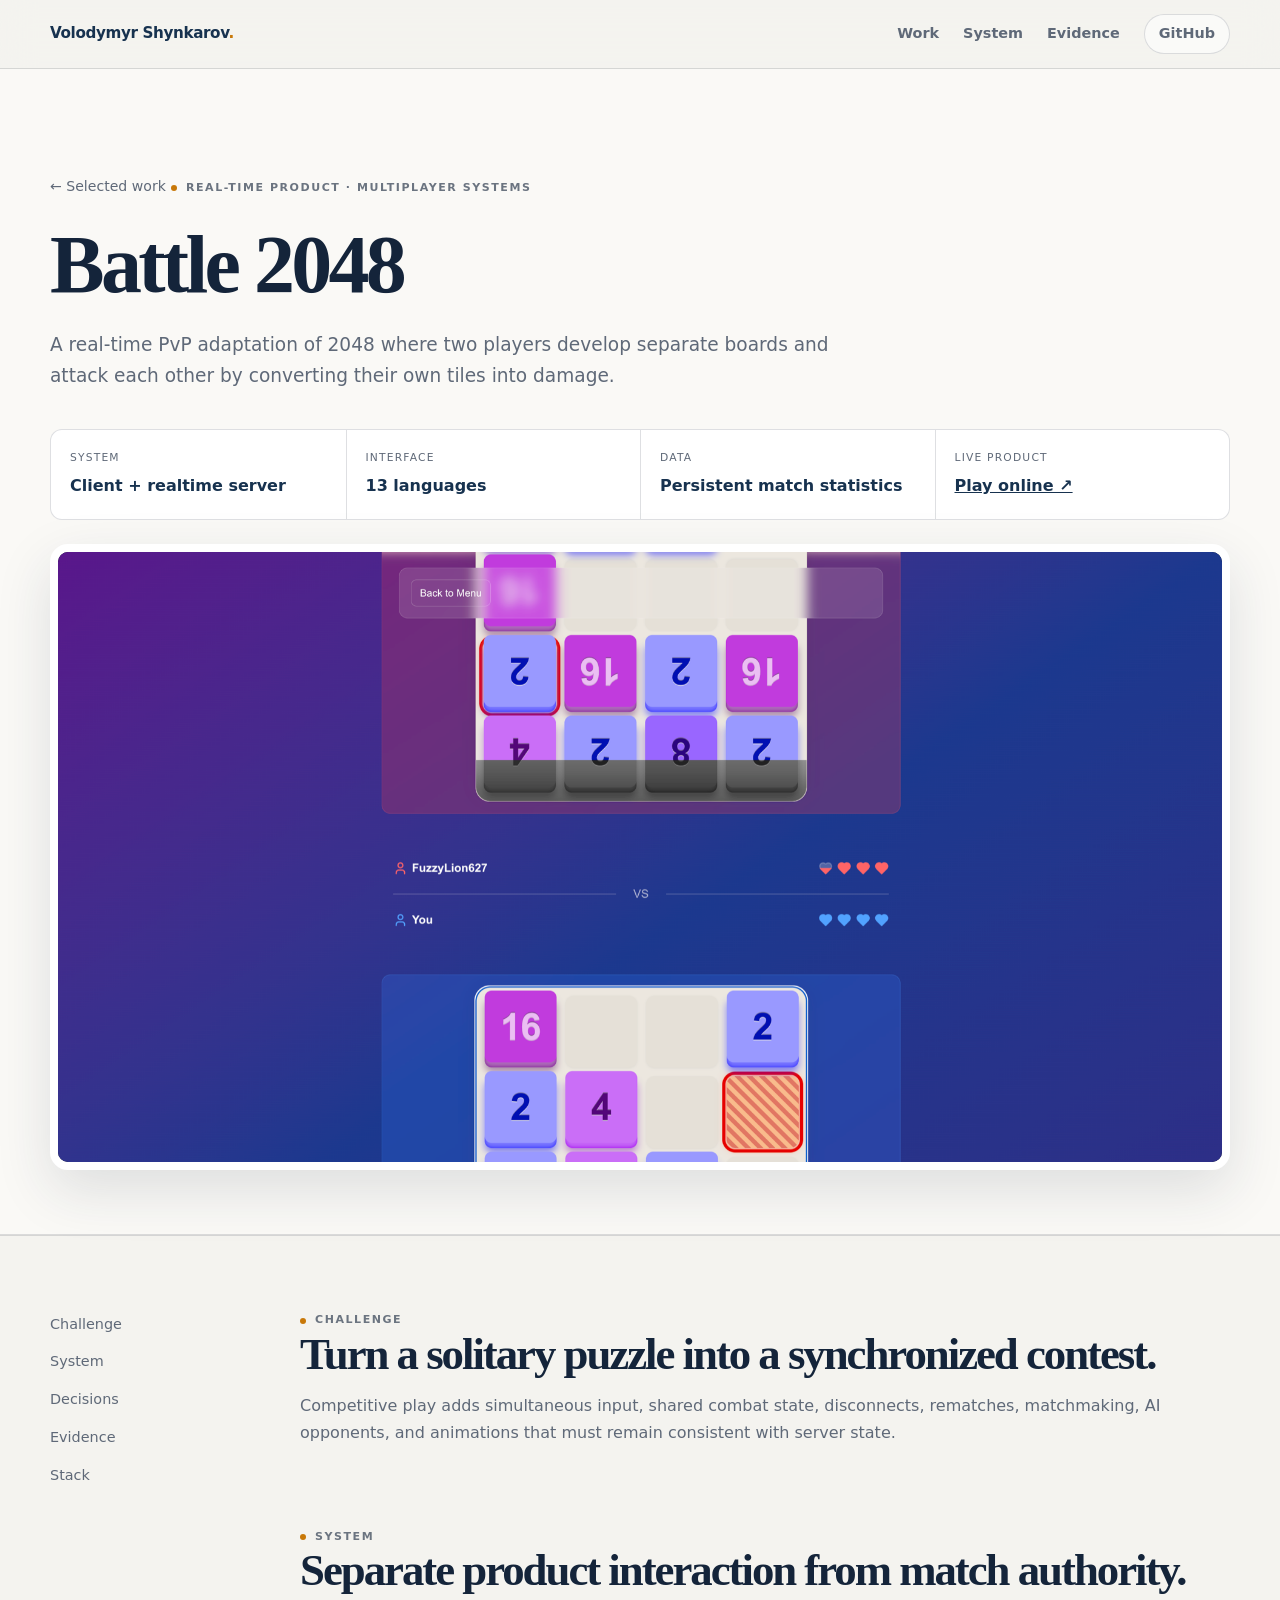
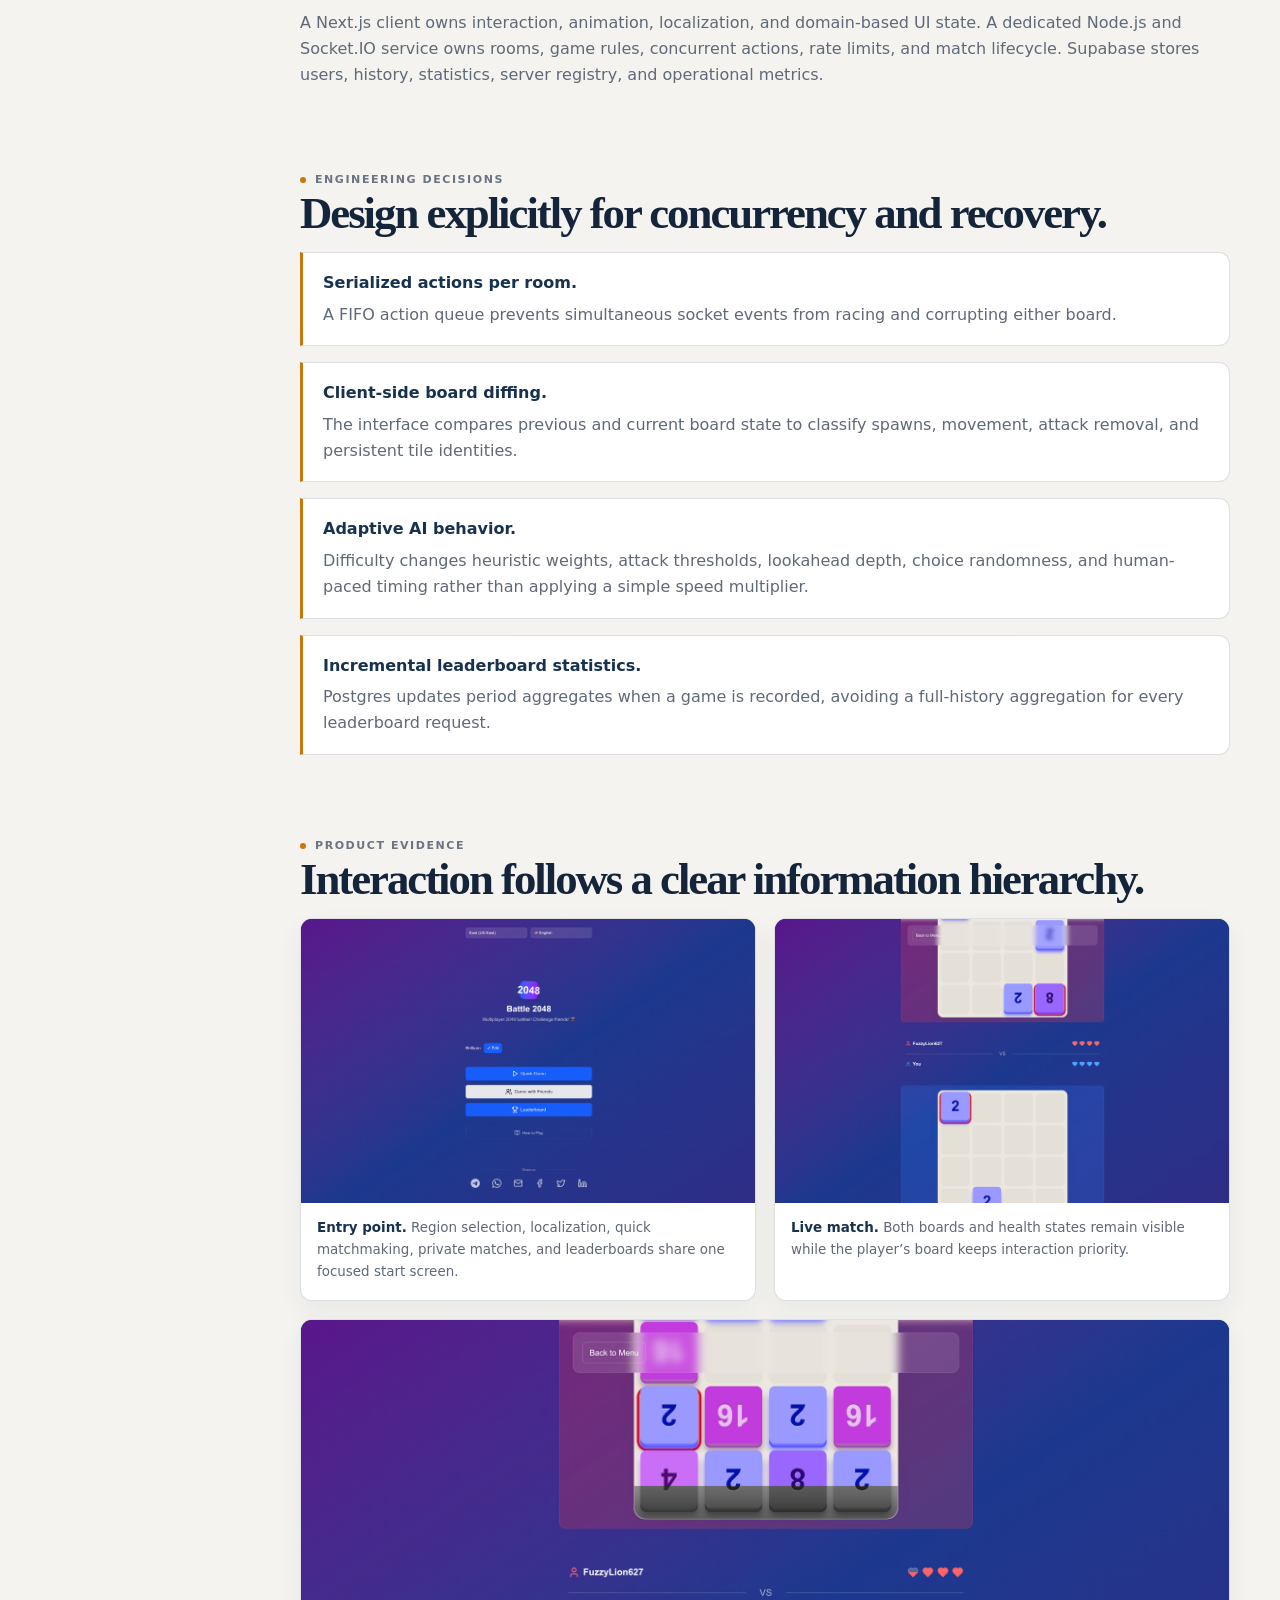
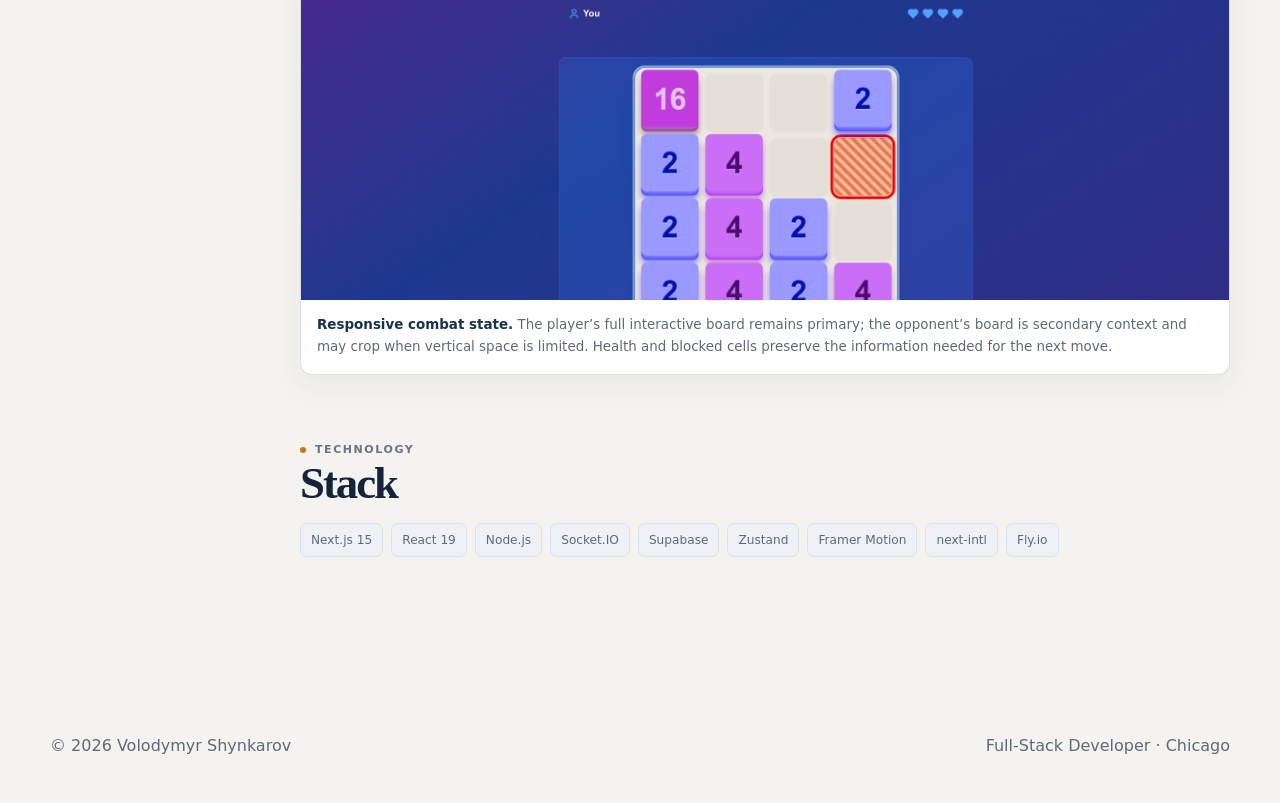
==== commit 23a6a5e6: "Link live products and expand LoadHaste gallery" ====
--- a/work/battle-2048.html
+++ b/work/battle-2048.html
@@ -30,7 +30,7 @@
           <div class="meta-block"><span>System</span><strong>Client + realtime server</strong></div>
           <div class="meta-block"><span>Interface</span><strong>13 languages</strong></div>
           <div class="meta-block"><span>Data</span><strong>Persistent match statistics</strong></div>
-          <div class="meta-block"><span>Product</span><strong><a href="https://battle2048.com/">Play online ↗</a></strong></div>
+          <div class="meta-block"><span>Live product</span><strong><a href="https://battle2048.com/" target="_blank" rel="noopener noreferrer">Play online ↗</a></strong></div>
         </div>
         <a class="case-cover" href="/assets/battle-2048/damage-state.png" data-lightbox>
           <img src="/assets/battle-2048/damage-state.png" alt="Battle 2048 live match with player and opponent boards, health indicators, and a damaged board cell">
--- a/styles.css
+++ b/styles.css
@@ -175,6 +175,8 @@
 .project-card-copy h3 { margin: 15px 0 12px; font-family: "Iowan Old Style", "Palatino Linotype", Georgia, serif; font-size: clamp(1.8rem, 3vw, 2.45rem); font-weight: 620; }
 .project-card-copy p { color: var(--muted); }
 .project-card-copy .tags { margin: 20px 0; }
+.project-links { display: flex; flex-wrap: wrap; gap: 10px 20px; }
+.external-link { color: var(--teal); text-decoration-color: rgba(23, 109, 107, .48); }
 
 .cap-grid { display: grid; grid-template-columns: repeat(3, 1fr); gap: 16px; }
 .cap {
